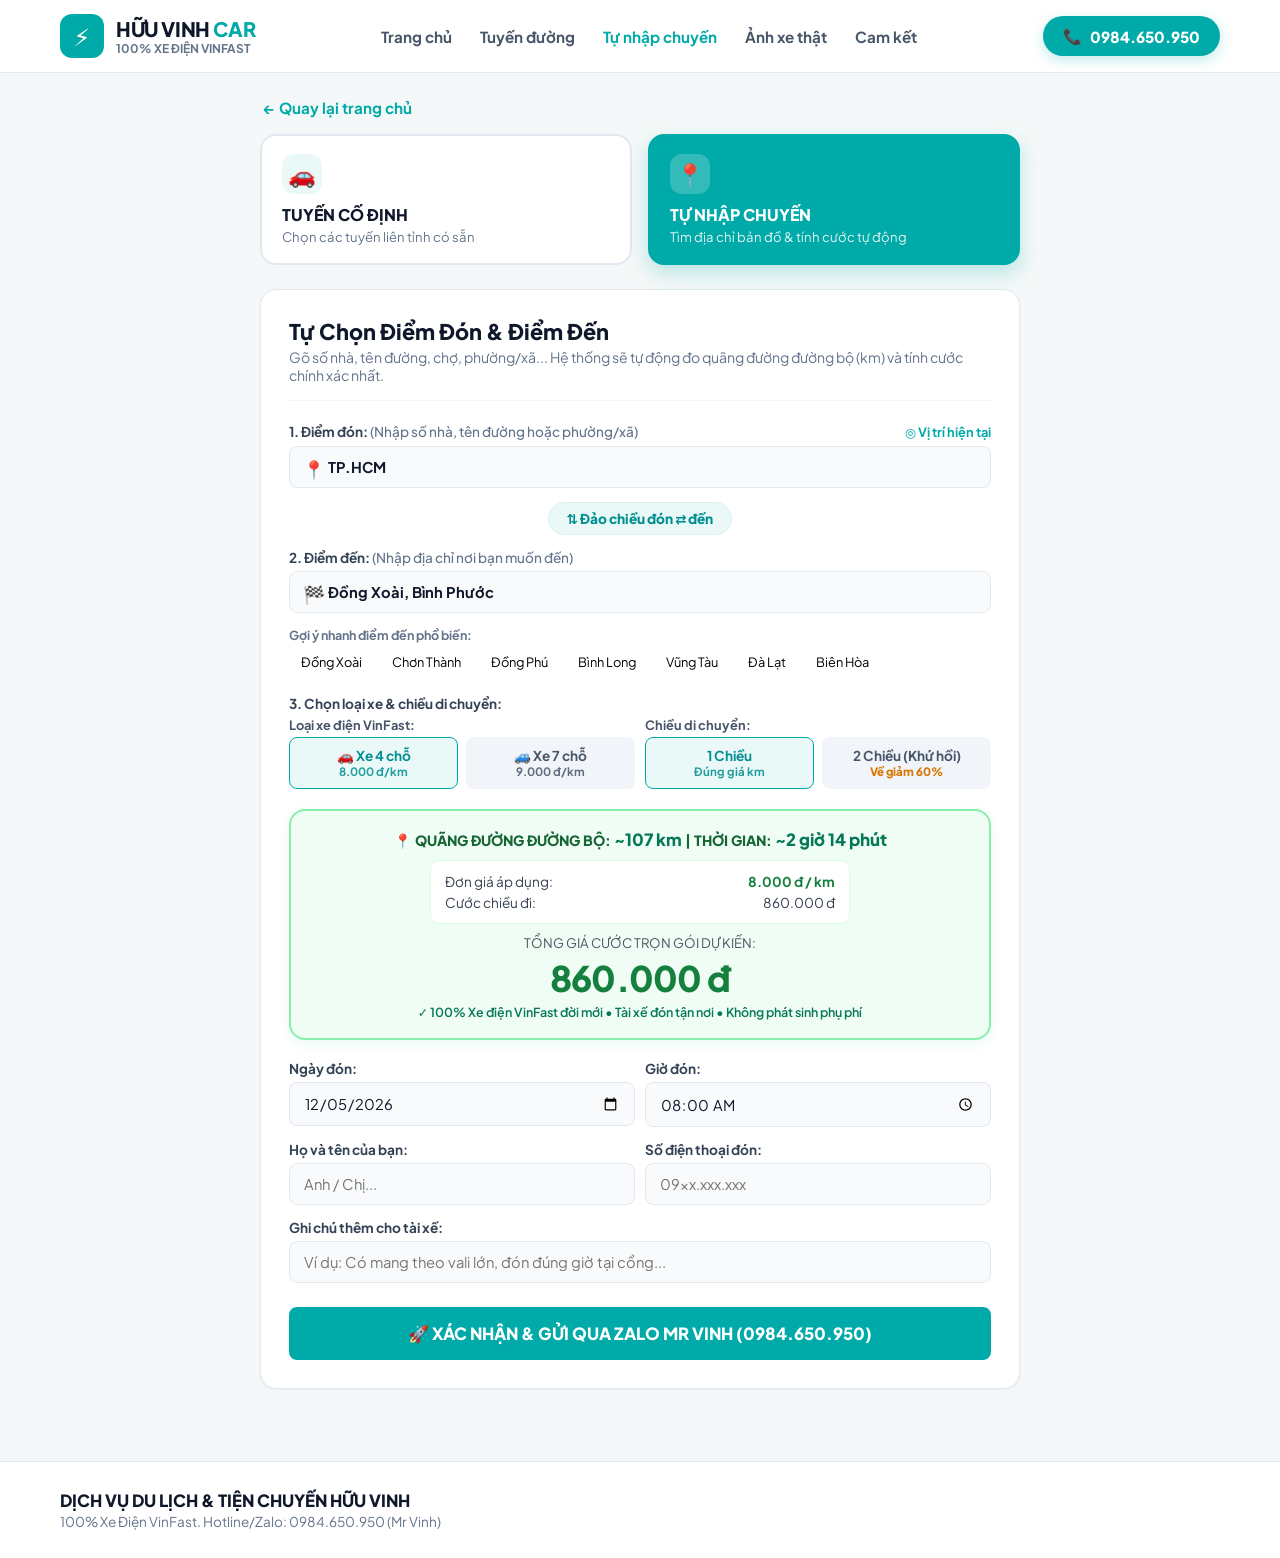
==== booking-custom.html @ 9bdbd691 "style: cap nhat net gach nen do duoi so gia tuyen giong 100% tienchuyen24h va dong bo giao dien rout" ====
<!DOCTYPE html>
<html lang="vi">
<head>
  <meta charset="UTF-8" />
  <meta name="viewport" content="width=device-width, initial-scale=1.0" />
  <title>Tự Nhập Chuyến Đi & Tính Cước Tự Động | Tiện Chuyến Hữu Vinh 24/7</title>
  
  <meta name="description" content="Tự chọn điểm đón và điểm đến chuẩn xác theo bản đồ vệ tinh. Hệ thống tự động đo km thực tế và tính cước theo đơn giá 8k/km (4 chỗ) và 9k/km (7 chỗ), chiều về giảm 60%. Mr Vinh: 0984.650.950." />
  <meta name="keywords" content="tinh gia xe tien chuyen, dat xe vinfast tu nhap diem don, 8k/km xe 4 cho, 9k/km xe 7 cho, giam 60% chieu ve" />
  <meta name="robots" content="index, follow" />
  <link rel="canonical" href="https://nhaxehuuvinh.vn/booking-custom.html" />

  <link rel="stylesheet" href="assets/css/style.css?v=2.1" />
</head>
<body>

  <!-- Header -->
  <header class="site-header">
    <div class="header-container">
      <a href="index.html" class="brand-wrapper">
        <div class="brand-badge-icon">⚡</div>
        <div class="brand-info">
          <h1>HỮU VINH <span>CAR</span></h1>
          <p>100% Xe Điện VinFast</p>
        </div>
      </a>

      <nav class="header-nav">
        <a href="index.html">Trang chủ</a>
        <a href="index.html#tuyen-duong">Tuyến đường</a>
        <a href="booking-custom.html" class="active">Tự nhập chuyến</a>
        <a href="index.html#doi-xe">Ảnh xe thật</a>
        <a href="index.html#cam-ket">Cam kết</a>
      </nav>

      <a href="tel:0984650950" class="header-cta-btn">
        <span>📞</span> 0984.650.950
      </a>
    </div>
  </header>

  <!-- Main Container -->
  <main class="main-wrapper" style="max-width: 800px;">

    <!-- Nút Quay lại -->
    <div style="margin-bottom: 16px; padding: 0 4px;">
      <a href="index.html" style="display: inline-flex; align-items: center; gap: 6px; font-weight: 700; color: var(--primary); font-size: 0.95rem;">
        ← Quay lại trang chủ
      </a>
    </div>

    <!-- 2 Nút Chọn Cách Đặt Xe (Để khách dễ dàng chuyển đổi) -->
    <section class="booking-mode-selector" style="margin-bottom: 24px;">
      <div class="mode-buttons-grid">
        <a href="index.html#tuyen-duong" class="mode-btn">
          <div class="mode-btn-icon">🚗</div>
          <div class="mode-btn-title" style="color: var(--slate-900);">TUYẾN CỐ ĐỊNH</div>
          <div class="mode-btn-desc">Chọn các tuyến liên tỉnh có sẵn</div>
        </a>

        <button type="button" class="mode-btn active">
          <div class="mode-btn-icon">📍</div>
          <div class="mode-btn-title">TỰ NHẬP CHUYẾN</div>
          <div class="mode-btn-desc">Tìm địa chỉ bản đồ & tính cước tự động</div>
        </button>
      </div>
    </section>

    <!-- Card Tự Nhập Chuyến (Chuẩn Y Hệt Ảnh Mẫu TienChuyen24h) -->
    <section class="routes-section-card" style="padding: 28px;">
      <div style="margin-bottom: 22px; border-bottom: 1px solid var(--slate-100); padding-bottom: 16px;">
        <h3 style="font-size: 1.35rem; font-weight: 900; color: var(--slate-900);">
          Tự Chọn Điểm Đón & Điểm Đến
        </h3>
        <p style="font-size: 0.88rem; color: var(--slate-500); margin-top: 3px;">
          Gõ số nhà, tên đường, chợ, phường/xã... Hệ thống sẽ tự động đo quãng đường đường bộ (km) và tính cước chính xác nhất.
        </p>
      </div>

      <form id="customBookingForm">
        
        <!-- 1. Điểm Đón (Có Autocomplete Gợi Ý Địa Chỉ Bản Đồ) -->
        <div class="form-field">
          <div style="display: flex; justify-content: space-between; align-items: center; margin-bottom: 6px;">
            <label class="form-field-label" style="margin-bottom: 0;">
              <strong>1. Điểm đón:</strong> <span style="font-weight: 500; color: var(--slate-500);">(Nhập số nhà, tên đường hoặc phường/xã)</span>
            </label>
            <button type="button" id="btnGpsPickup" style="font-size: 0.8rem; color: var(--primary); font-weight: 700; display: inline-flex; align-items: center; gap: 4px;">
              ◎ Vị trí hiện tại
            </button>
          </div>

          <div class="autocomplete-container">
            <input 
              type="text" 
              id="customPickup" 
              name="pickupAddress" 
              class="form-input" 
              style="font-weight: 700; padding-left: 38px;" 
              placeholder="VD: 400 Liên Phường, Quận 9, TP.HCM..." 
              value="TP.HCM" 
              autocomplete="off"
              required 
            />
            <span style="position: absolute; left: 14px; top: 12px; font-size: 1.1rem; pointer-events: none;">📍</span>
            <!-- Dropdown gợi ý địa chỉ chuẩn bản đồ -->
            <div class="autocomplete-dropdown" id="pickupDropdown"></div>
          </div>
        </div>

        <!-- Nút Đảo Chiều -->
        <div style="display: flex; justify-content: center; margin: 6px 0 14px;">
          <button type="button" id="btnSwapLocations" style="padding: 7px 18px; background: var(--primary-light); color: var(--primary-dark); font-weight: 800; font-size: 0.85rem; border-radius: var(--radius-full); display: inline-flex; align-items: center; gap: 6px; border: 1px solid var(--primary-border);">
            ⇅ Đảo chiều đón ⇄ đến
          </button>
        </div>

        <!-- 2. Điểm Đến (Có Autocomplete Gợi Ý Địa Chỉ Bản Đồ) -->
        <div class="form-field">
          <label class="form-field-label">
            <strong>2. Điểm đến:</strong> <span style="font-weight: 500; color: var(--slate-500);">(Nhập địa chỉ nơi bạn muốn đến)</span>
          </label>

          <div class="autocomplete-container">
            <input 
              type="text" 
              id="customDropoff" 
              name="dropoffAddress" 
              class="form-input" 
              style="font-weight: 700; padding-left: 38px;" 
              placeholder="VD: Chợ Đồng Xoài, Bình Phước hoặc TP. Vũng Tàu..." 
              value="Đồng Xoài, Bình Phước" 
              autocomplete="off"
              required 
            />
            <span style="position: absolute; left: 14px; top: 12px; font-size: 1.1rem; pointer-events: none;">🏁</span>
            <!-- Dropdown gợi ý địa chỉ chuẩn bản đồ -->
            <div class="autocomplete-dropdown" id="dropoffDropdown"></div>
          </div>
        </div>

        <!-- Các thẻ chọn nhanh điểm đến -->
        <div style="margin-bottom: 20px;">
          <span style="font-size: 0.78rem; font-weight: 700; color: var(--slate-500); display: block; margin-bottom: 6px;">
            Gợi ý nhanh điểm đến phổ biến:
          </span>
          <div style="display: flex; flex-wrap: wrap; gap: 6px;">
            <button type="button" class="filter-tab-item" style="padding: 5px 12px; font-size: 0.8rem;" onclick="setQuickDropoff('Đồng Xoài, Bình Phước', 11.5333, 106.8833)">Đồng Xoài</button>
            <button type="button" class="filter-tab-item" style="padding: 5px 12px; font-size: 0.8rem;" onclick="setQuickDropoff('Chơn Thành, Bình Phước', 11.4167, 106.6667)">Chơn Thành</button>
            <button type="button" class="filter-tab-item" style="padding: 5px 12px; font-size: 0.8rem;" onclick="setQuickDropoff('Đồng Phú, Bình Phước', 11.5000, 106.9500)">Đồng Phú</button>
            <button type="button" class="filter-tab-item" style="padding: 5px 12px; font-size: 0.8rem;" onclick="setQuickDropoff('Bình Long, Bình Phước', 11.6500, 106.6000)">Bình Long</button>
            <button type="button" class="filter-tab-item" style="padding: 5px 12px; font-size: 0.8rem;" onclick="setQuickDropoff('TP. Vũng Tàu, Bà Rịa - Vũng Tàu', 10.3460, 107.0843)">Vũng Tàu</button>
            <button type="button" class="filter-tab-item" style="padding: 5px 12px; font-size: 0.8rem;" onclick="setQuickDropoff('TP. Đà Lạt, Lâm Đồng', 11.9404, 108.4583)">Đà Lạt</button>
            <button type="button" class="filter-tab-item" style="padding: 5px 12px; font-size: 0.8rem;" onclick="setQuickDropoff('TP. Biên Hòa, Đồng Nai', 10.9574, 106.8427)">Biên Hòa</button>
          </div>
        </div>

        <!-- 3. Xe & Hình Thức Chuyến (Niêm yết 8k/km và 9k/km, chiều về giảm 60%) -->
        <div style="margin-bottom: 18px;">
          <label class="form-field-label"><strong>3. Chọn loại xe & chiều di chuyển:</strong></label>
          
          <div class="form-grid-2" style="margin-bottom: 10px;">
            <div>
              <div style="font-size: 0.8rem; font-weight: 700; color: var(--slate-600); margin-bottom: 4px;">Loại xe điện VinFast:</div>
              <div class="toggle-pills">
                <div class="toggle-pill">
                  <input type="radio" name="carType" id="customCar4" value="4seats" checked />
                  <label for="customCar4">
                    <div>🚗 Xe 4 chỗ</div>
                    <div style="font-size: 0.72rem; opacity: 0.85;">8.000 đ/km</div>
                  </label>
                </div>
                <div class="toggle-pill">
                  <input type="radio" name="carType" id="customCar7" value="7seats" />
                  <label for="customCar7">
                    <div>🚙 Xe 7 chỗ</div>
                    <div style="font-size: 0.72rem; opacity: 0.85;">9.000 đ/km</div>
                  </label>
                </div>
              </div>
            </div>

            <div>
              <div style="font-size: 0.8rem; font-weight: 700; color: var(--slate-600); margin-bottom: 4px;">Chiều di chuyển:</div>
              <div class="toggle-pills">
                <div class="toggle-pill">
                  <input type="radio" name="tripType" id="customTripOne" value="oneway" checked />
                  <label for="customTripOne">
                    <div>1 Chiều</div>
                    <div style="font-size: 0.72rem; opacity: 0.85;">Đúng giá km</div>
                  </label>
                </div>
                <div class="toggle-pill">
                  <input type="radio" name="tripType" id="customTripRound" value="roundtrip" />
                  <label for="customTripRound">
                    <div>2 Chiều (Khứ hồi)</div>
                    <div style="font-size: 0.72rem; color: #D97706; font-weight: 900;">Về giảm 60%</div>
                  </label>
                </div>
              </div>
            </div>
          </div>
        </div>

        <!-- Khung Kết Quả Đo Quãng Đường & Báo Giá Tự Động Minh Bạch -->
        <div style="background: #F0FDF4; border: 2px solid #86EFAC; border-radius: var(--radius-md); padding: 18px; margin: 20px 0; text-align: center; box-shadow: 0 4px 14px rgba(16, 185, 129, 0.08);">
          <div style="font-size: 0.88rem; color: #166534; font-weight: 800;">
            📍 QUÃNG ĐƯỜNG ĐƯỜNG BỘ: <span id="quoteDistance" style="color: #047857; font-size: 1.05rem;">~100 km</span> 
            | THỜI GIAN: <span id="quoteDuration" style="color: #047857; font-size: 1.05rem;">~2 giờ 10 phút</span>
          </div>

          <!-- Chi tiết bảng giá -->
          <div id="quoteBreakdownBox" style="margin: 10px auto; max-width: 420px; font-size: 0.85rem; color: #374151; background: #FFFFFF; border-radius: 8px; padding: 10px 14px; border: 1px solid #DCFCE7;">
            <div style="display: flex; justify-content: space-between; padding: 2px 0;">
              <span>Đơn giá áp dụng:</span>
              <strong id="quoteRatePerKm" style="color: #15803D;">8.000 đ / km</strong>
            </div>
            <div style="display: flex; justify-content: space-between; padding: 2px 0;">
              <span>Cước chiều đi:</span>
              <span id="quoteOnewayPart">800.000 đ</span>
            </div>
            <div id="quoteReturnRow" style="display: none; justify-content: space-between; padding: 2px 0; border-top: 1px dashed #E5E7EB; margin-top: 4px; color: #D97706;">
              <span>Cước chiều về (Giảm 60%):</span>
              <span id="quoteReturnPart">+ 320.000 đ</span>
            </div>
          </div>

          <div style="font-size: 0.82rem; color: #4B5563;">TỔNG GIÁ CƯỚC TRỌN GÓI DỰ KIẾN:</div>
          <div style="font-size: 2.2rem; font-weight: 900; color: #15803D; margin: 4px 0; letter-spacing: -0.02em;" id="quotePrice">800.000 đ</div>
          <div style="font-size: 0.78rem; color: #047857; font-weight: 600;">
            ✓ 100% Xe điện VinFast đời mới • Tài xế đón tận nơi • Không phát sinh phụ phí
          </div>
        </div>

        <!-- 4. Thông Tin Liên Hệ & Đặt Giờ Đón -->
        <div class="form-grid-2">
          <div class="form-field">
            <label class="form-field-label">Ngày đón:</label>
            <input type="date" name="travelDate" id="customTravelDate" class="form-input" required />
          </div>
          <div class="form-field">
            <label class="form-field-label">Giờ đón:</label>
            <input type="time" name="travelTime" value="08:00" class="form-input" required />
          </div>
        </div>

        <div class="form-grid-2">
          <div class="form-field">
            <label class="form-field-label">Họ và tên của bạn:</label>
            <input type="text" name="customerName" class="form-input" placeholder="Anh / Chị..." required />
          </div>
          <div class="form-field">
            <label class="form-field-label">Số điện thoại đón:</label>
            <input type="tel" name="customerPhone" class="form-input" placeholder="09xx.xxx.xxx" required />
          </div>
        </div>

        <div class="form-field">
          <label class="form-field-label">Ghi chú thêm cho tài xế:</label>
          <input type="text" name="note" class="form-input" placeholder="Ví dụ: Có mang theo vali lớn, đón đúng giờ tại cổng..." />
        </div>

        <button type="submit" class="btn-modal-submit" style="font-size: 1.05rem; padding: 16px;">
          🚀 XÁC NHẬN & GỬI QUA ZALO MR VINH (0984.650.950)
        </button>
      </form>
    </section>

  </main>

  <!-- Footer -->
  <footer class="clean-footer">
    <div class="footer-content">
      <div class="footer-brand-text">
        <h4>DỊCH VỤ DU LỊCH & TIỆN CHUYẾN HỮU VINH</h4>
        <p>100% Xe Điện VinFast. Hotline/Zalo: 0984.650.950 (Mr Vinh)</p>
      </div>
    </div>
  </footer>

  <!-- Scripts -->
  <script src="assets/js/routes-data.js"></script>
  <script src="assets/js/fare-calculator.js"></script>
  <script src="assets/js/map-geocoder.js"></script>
  <script src="assets/js/app.js"></script>

  <script>
    // Lưu tọa độ thực tế của điểm đón và điểm đến
    let pickupCoords = { lat: 10.8231, lon: 106.6297, name: "TP.HCM" }; // Mặc định TP.HCM
    let dropoffCoords = { lat: 11.5333, lon: 106.8833, name: "Đồng Xoài, Bình Phước" }; // Mặc định Đồng Xoài
    let currentCalculatedKm = 100;

    document.addEventListener("DOMContentLoaded", () => {
      // Thiết lập ngày đón mặc định là hôm nay
      const dateInput = document.getElementById("customTravelDate");
      if (dateInput) {
        dateInput.value = new Date().toISOString().split("T")[0];
      }

      // Khởi tạo Autocomplete tìm địa chỉ bản đồ cho Điểm Đón
      MapGeocoder.setupAutocomplete("customPickup", "pickupDropdown", (selected) => {
        pickupCoords = { lat: selected.lat, lon: selected.lon, name: selected.shortName };
        recalculateWithRealMap();
      });

      // Khởi tạo Autocomplete tìm địa chỉ bản đồ cho Điểm Đến
      MapGeocoder.setupAutocomplete("customDropoff", "dropoffDropdown", (selected) => {
        dropoffCoords = { lat: selected.lat, lon: selected.lon, name: selected.shortName };
        recalculateWithRealMap();
      });

      // Bắt sự kiện đổi loại xe & chiều đi
      const inputsToListen = [
        "customCar4", "customCar7", "customTripOne", "customTripRound"
      ];
      inputsToListen.forEach(id => {
        const el = document.getElementById(id);
        if (el) {
          el.addEventListener("change", renderCalculatedFare);
        }
      });

      // Đảo chiều đón ⇄ đến
      const swapBtn = document.getElementById("btnSwapLocations");
      if (swapBtn) {
        swapBtn.addEventListener("click", () => {
          const p = document.getElementById("customPickup");
          const d = document.getElementById("customDropoff");
          const tempVal = p.value;
          p.value = d.value;
          d.value = tempVal;

          const tempCoord = pickupCoords;
          pickupCoords = dropoffCoords;
          dropoffCoords = tempCoord;

          recalculateWithRealMap();
        });
      }

      // Nút lấy GPS vị trí hiện tại cho Điểm Đón
      const btnGps = document.getElementById("btnGpsPickup");
      if (btnGps) {
        btnGps.addEventListener("click", () => {
          if (!navigator.geolocation) {
            alert("Trình duyệt của bạn không hỗ trợ GPS.");
            return;
          }
          btnGps.innerText = "⏳ Đang định vị GPS...";
          navigator.geolocation.getCurrentPosition(
            (pos) => {
              pickupCoords = {
                lat: pos.coords.latitude,
                lon: pos.coords.longitude,
                name: `Vị trí hiện tại (GPS: ${pos.coords.latitude.toFixed(4)}, ${pos.coords.longitude.toFixed(4)})`
              };
              document.getElementById("customPickup").value = pickupCoords.name;
              btnGps.innerText = "📍 Đã lấy GPS";
              recalculateWithRealMap();
            },
            () => {
              alert("Không thể truy cập GPS. Vui lòng cho phép quyền vị trí trên trình duyệt.");
              btnGps.innerText = "◎ Vị trí hiện tại";
            },
            { enableHighAccuracy: true, timeout: 8000 }
          );
        });
      }

      // Xử lý gửi form
      const customForm = document.getElementById("customBookingForm");
      if (customForm) {
        customForm.addEventListener("submit", (e) => {
          e.preventDefault();
          const pickup = document.getElementById("customPickup").value;
          const dropoff = document.getElementById("customDropoff").value;
          const carType = document.querySelector("input[name='carType']:checked")?.value || "4seats";
          const tripType = document.querySelector("input[name='tripType']:checked")?.value || "oneway";
          const fare = calculateFare(currentCalculatedKm, carType, tripType);

          const routeName = `${pickup} ⇄ ${dropoff} (~${fare.distanceKm} km - ${formatVND(fare.finalPrice)})`;
          
          let hiddenRoute = document.getElementById("tempCustomRoute");
          if (!hiddenRoute) {
            hiddenRoute = document.createElement("input");
            hiddenRoute.type = "hidden";
            hiddenRoute.name = "routeName";
            hiddenRoute.id = "tempCustomRoute";
            customForm.appendChild(hiddenRoute);
          }
          hiddenRoute.value = routeName;

          handleBookingSubmit(customForm);
        });
      }

      // Đọc URL params nếu được chuyển từ trang chủ hoặc link chia sẻ
      const urlParams = new URLSearchParams(window.location.search);
      const paramPickup = urlParams.get("pickup");
      const paramDropoff = urlParams.get("dropoff");

      if (paramPickup) {
        document.getElementById("customPickup").value = paramPickup;
        MapGeocoder.searchAddress(paramPickup).then(results => {
          if (results && results.length > 0) {
            pickupCoords = { lat: results[0].lat, lon: results[0].lon, name: results[0].shortName };
            recalculateWithRealMap();
          }
        });
      }

      if (paramDropoff) {
        document.getElementById("customDropoff").value = paramDropoff;
        MapGeocoder.searchAddress(paramDropoff).then(results => {
          if (results && results.length > 0) {
            dropoffCoords = { lat: results[0].lat, lon: results[0].lon, name: results[0].shortName };
            recalculateWithRealMap();
          }
        });
      }

      // Tính lần đầu với tọa độ mặc định (nếu không có param)
      if (!paramPickup && !paramDropoff) {
        recalculateWithRealMap();
      }
    });

    // Chọn nhanh các điểm đến phổ biến
    function setQuickDropoff(name, lat, lon) {
      document.getElementById("customDropoff").value = name;
      dropoffCoords = { lat: lat, lon: lon, name: name };
      recalculateWithRealMap();
    }

    // Đo quãng đường thực tế qua OSRM bản đồ
    async function recalculateWithRealMap() {
      const distEl = document.getElementById("quoteDistance");
      distEl.innerText = "⏳ Đang đo bản đồ...";

      const roadInfo = await MapGeocoder.getRoadDistance(
        pickupCoords.lat, pickupCoords.lon,
        dropoffCoords.lat, dropoffCoords.lon
      );

      currentCalculatedKm = roadInfo.distanceKm;
      distEl.innerText = `~${roadInfo.distanceKm} km`;
      document.getElementById("quoteDuration").innerText = `~${roadInfo.durationText}`;

      renderCalculatedFare();
    }

    // Áp dụng công thức tính giá: 4 chỗ 8k/km, 7 chỗ 9k/km, 2 chiều về giảm 60%
    function renderCalculatedFare() {
      const carType = document.querySelector("input[name='carType']:checked")?.value || "4seats";
      const tripType = document.querySelector("input[name='tripType']:checked")?.value || "oneway";

      const fare = calculateFare(currentCalculatedKm, carType, tripType);

      // Cập nhật giao diện
      document.getElementById("quoteRatePerKm").innerText = `${fare.ratePerKm.toLocaleString("vi-VN")} đ / km`;
      document.getElementById("quoteOnewayPart").innerText = formatVND(fare.onewayPrice);

      const returnRow = document.getElementById("quoteReturnRow");
      if (tripType === "roundtrip") {
        returnRow.style.display = "flex";
        document.getElementById("quoteReturnPart").innerText = `+ ${formatVND(fare.returnPrice)} (-60%)`;
      } else {
        returnRow.style.display = "none";
      }

      document.getElementById("quotePrice").innerText = formatVND(fare.finalPrice);
    }
  </script>
</body>
</html>
---- assets/css/style.css ----
/* ==========================================================================
   DỊCH VỤ DU LỊCH & TIỆN CHUYẾN HỮU VINH - DESIGN SYSTEM
   Phong cách: Đơn giản, Tinh gọn, Sáng sủa, Chuẩn TienChuyen24h
   Giao diện Danh Sách Tuyến Nằm Ngang (Horizontal Accordion)
   Hotline/Zalo: 0984.650.950 - Mr Vinh
   ========================================================================== */

@import url('https://fonts.googleapis.com/css2?family=Plus+Jakarta+Sans:wght@400;500;600;700;800;900&display=swap');

:root {
  /* Tông màu chủ đạo xe điện VinFast tương tự TienChuyen24h */
  --primary: #00AAA8;
  --primary-dark: #008E90;
  --primary-light: #EAF9F8;
  --primary-border: #D8F1F0;

  /* Neutrals & Backgrounds sáng sủa đồng nhất */
  --bg-page: #F4F8F8;
  --bg-card: #FFFFFF;
  --slate-50: #F8FAFC;
  --slate-100: #F1F5F9;
  --slate-200: #E2E8F0;
  --slate-300: #CBD5E1;
  --slate-400: #94A3B8;
  --slate-500: #64748B;
  --slate-600: #475569;
  --slate-700: #334155;
  --slate-800: #1E293B;
  --slate-900: #0F172A;
  --white: #FFFFFF;

  /* Status & Brand Icons */
  --success: #10B981;
  --success-light: #ECFDF5;
  --danger: #EF4444;
  --warning: #F59E0B;
  --zalo-blue: #0068FF;
  --call-green: #00A859;

  /* Shadows nhẹ nhàng, tinh tế */
  --shadow-sm: 0 1px 3px rgba(15, 23, 42, 0.05);
  --shadow-md: 0 4px 14px rgba(15, 23, 42, 0.06);
  --shadow-lg: 0 10px 30px rgba(0, 170, 168, 0.12);

  /* Radius */
  --radius-sm: 8px;
  --radius-md: 16px;
  --radius-lg: 24px;
  --radius-full: 9999px;

  --transition: all 0.22s ease-in-out;
}

* {
  margin: 0;
  padding: 0;
  box-sizing: border-box;
}

html {
  font-family: 'Plus Jakarta Sans', system-ui, -apple-system, sans-serif;
  scroll-behavior: smooth;
  color: var(--slate-800);
  background-color: var(--bg-page);
  -webkit-font-smoothing: antialiased;
}

body {
  min-height: 100vh;
  display: flex;
  flex-direction: column;
  background-color: var(--bg-page);
}

a {
  color: inherit;
  text-decoration: none;
}

button {
  font-family: inherit;
  cursor: pointer;
  border: none;
  background: none;
}

/* ==========================================================================
   HEADER (DESKTOP CHUYÊN NGHIỆP & MOBILE TIỆN DỤNG)
   ========================================================================== */
.site-header {
  position: sticky;
  top: 0;
  z-index: 1000;
  background: var(--white);
  border-bottom: 1px solid var(--slate-200);
  box-shadow: 0 2px 10px rgba(0, 0, 0, 0.02);
}

.header-container {
  max-width: 1200px;
  margin: 0 auto;
  padding: 0 20px;
  height: 72px;
  display: flex;
  align-items: center;
  justify-content: space-between;
}

.brand-wrapper {
  display: flex;
  align-items: center;
  gap: 12px;
}

.brand-badge-icon {
  width: 44px;
  height: 44px;
  background: var(--primary);
  border-radius: 12px;
  display: flex;
  align-items: center;
  justify-content: center;
  color: var(--white);
  font-size: 1.5rem;
}

.brand-info h1 {
  font-size: 1.25rem;
  font-weight: 900;
  color: var(--slate-900);
  letter-spacing: -0.02em;
  line-height: 1.2;
}

.brand-info h1 span {
  color: var(--primary);
}

.brand-info p {
  font-size: 0.75rem;
  font-weight: 700;
  color: var(--slate-500);
  text-transform: uppercase;
}

.header-nav {
  display: flex;
  align-items: center;
  gap: 28px;
}

.header-nav a {
  font-size: 0.95rem;
  font-weight: 700;
  color: var(--slate-600);
  transition: var(--transition);
  padding: 8px 0;
}

.header-nav a:hover,
.header-nav a.active {
  color: var(--primary);
}

.header-cta-btn {
  display: inline-flex;
  align-items: center;
  gap: 8px;
  background: var(--primary);
  color: var(--white);
  padding: 10px 20px;
  border-radius: var(--radius-full);
  font-weight: 800;
  font-size: 0.95rem;
  box-shadow: 0 4px 14px rgba(0, 170, 168, 0.25);
  transition: var(--transition);
}

.header-cta-btn:hover {
  background: var(--primary-dark);
  transform: translateY(-1px);
}

/* ==========================================================================
   MAIN WRAPPER & HERO BANNER
   ========================================================================== */
.main-wrapper {
  max-width: 1200px;
  margin: 24px auto 40px;
  padding: 0 20px;
  width: 100%;
}

.hero-banner-card {
  background: linear-gradient(135deg, #00AAA8 0%, #008583 100%);
  border-radius: var(--radius-md);
  padding: 32px 36px;
  color: var(--white);
  box-shadow: 0 10px 30px rgba(0, 170, 168, 0.18);
  margin-bottom: 24px;
}

.hero-banner-content h2 {
  font-size: 2rem;
  font-weight: 900;
  line-height: 1.25;
  margin-bottom: 10px;
  letter-spacing: -0.02em;
}

.hero-banner-content p {
  font-size: 1rem;
  opacity: 0.95;
  line-height: 1.6;
  max-width: 680px;
  margin-bottom: 18px;
}

.hero-badges-row {
  display: flex;
  flex-wrap: wrap;
  gap: 10px;
}

.hero-pill-badge {
  background: rgba(255, 255, 255, 0.2);
  backdrop-filter: blur(10px);
  border: 1px solid rgba(255, 255, 255, 0.3);
  padding: 5px 14px;
  border-radius: var(--radius-full);
  font-size: 0.82rem;
  font-weight: 700;
  display: inline-flex;
  align-items: center;
  gap: 6px;
}

/* ==========================================================================
   2 NÚT CHỌN CÁCH ĐẶT XE
   ========================================================================== */
.booking-mode-selector {
  margin-bottom: 28px;
}

.booking-mode-title {
  font-size: 0.95rem;
  font-weight: 800;
  color: var(--slate-600);
  margin-bottom: 12px;
  text-transform: uppercase;
  letter-spacing: 0.04em;
}

.mode-buttons-grid {
  display: grid;
  grid-template-columns: 1fr 1fr;
  gap: 16px;
}

.mode-btn {
  background: var(--white);
  border: 2px solid var(--slate-200);
  border-radius: var(--radius-md);
  padding: 18px 20px;
  text-align: left;
  transition: var(--transition);
  display: block;
}

.mode-btn:hover {
  border-color: var(--primary);
  box-shadow: var(--shadow-md);
}

.mode-btn.active {
  background: var(--primary);
  border-color: var(--primary);
  color: var(--white);
  box-shadow: 0 8px 20px rgba(0, 170, 168, 0.25);
}

.mode-btn-icon {
  width: 40px;
  height: 40px;
  border-radius: 12px;
  display: flex;
  align-items: center;
  justify-content: center;
  font-size: 1.4rem;
  margin-bottom: 10px;
}

.mode-btn.active .mode-btn-icon {
  background: rgba(255, 255, 255, 0.2);
}

.mode-btn:not(.active) .mode-btn-icon {
  background: var(--primary-light);
}

.mode-btn-title {
  font-size: 1rem;
  font-weight: 900;
  margin-bottom: 3px;
}

.mode-btn-desc {
  font-size: 0.82rem;
}

.mode-btn.active .mode-btn-desc {
  color: rgba(255, 255, 255, 0.88);
}

.mode-btn:not(.active) .mode-btn-desc {
  color: var(--slate-500);
}

/* ==========================================================================
   DANH SÁCH TUYẾN NẰM NGANG (HORIZONTAL ACCORDION - CHUẨN TIENCHUYEN24H)
   ========================================================================== */
.routes-section-card {
  background: var(--white);
  border-radius: var(--radius-md);
  border: 1px solid var(--slate-200);
  box-shadow: var(--shadow-sm);
  padding: 28px;
  margin-bottom: 32px;
}

.routes-header {
  display: flex;
  align-items: center;
  justify-content: space-between;
  margin-bottom: 20px;
}

.routes-header h3 {
  font-size: 1.4rem;
  font-weight: 900;
  color: var(--slate-900);
}

.routes-header p {
  font-size: 0.88rem;
  color: var(--slate-500);
  margin-top: 2px;
}

.badge-247 {
  background: var(--primary-light);
  color: var(--primary-dark);
  font-size: 0.82rem;
  font-weight: 900;
  padding: 5px 12px;
  border-radius: var(--radius-full);
}

/* Ô Tìm Kiếm Tuyến Nhanh (VD: Đồng Xoài đi TP.HCM...) */
.routes-search-bar {
  position: relative;
  margin-bottom: 20px;
}

.search-icon {
  position: absolute;
  left: 16px;
  top: 50%;
  transform: translateY(-50%);
  font-size: 1.1rem;
  color: var(--slate-400);
  pointer-events: none;
}

.search-input-field {
  width: 100%;
  padding: 14px 16px 14px 46px;
  border: 1.5px solid var(--slate-200);
  border-radius: var(--radius-full);
  font-size: 0.95rem;
  font-family: inherit;
  color: var(--slate-800);
  background: var(--slate-50);
  transition: var(--transition);
}

.search-input-field:focus {
  outline: none;
  border-color: var(--primary);
  background: var(--white);
  box-shadow: 0 0 0 3px rgba(0, 170, 168, 0.12);
}

/* Khối Cụm Tuyến Nằm Ngang */
.cluster-horizontal-list {
  display: flex;
  flex-direction: column;
  gap: 14px;
}

.cluster-item {
  border: 1.5px solid var(--slate-200);
  border-radius: var(--radius-md);
  background: var(--white);
  overflow: hidden;
  transition: var(--transition);
}

.cluster-item:hover {
  border-color: var(--primary);
  box-shadow: var(--shadow-md);
}

.cluster-item.open {
  border-color: var(--primary);
  box-shadow: 0 6px 20px rgba(0, 170, 168, 0.1);
}

/* Thanh Header Nằm Ngang của Mỗi Cụm Tuyến (Đúng Y Hệt TienChuyen24h) */
.cluster-summary-bar {
  padding: 16px 20px;
  display: flex;
  align-items: center;
  justify-content: space-between;
  cursor: pointer;
  user-select: none;
  background: var(--white);
  transition: var(--transition);
}

.cluster-summary-bar:hover {
  background: #FAFDFD;
}

.cluster-left-box {
  display: flex;
  align-items: center;
  gap: 16px;
}

.cluster-car-icon {
  width: 44px;
  height: 44px;
  background: var(--primary-light);
  border-radius: 12px;
  display: flex;
  align-items: center;
  justify-content: center;
  font-size: 1.4rem;
  flex-shrink: 0;
}

.cluster-title-box h4 {
  font-size: 1.15rem;
  font-weight: 900;
  color: var(--slate-900);
  letter-spacing: -0.01em;
}

.cluster-title-box p {
  font-size: 0.82rem;
  color: var(--slate-500);
  margin-top: 3px;
  font-weight: 600;
}

.cluster-right-box {
  display: flex;
  align-items: center;
  gap: 14px;
}

/* Badge Màu Vàng Nổi Bật: "CHỈ TỪ 550K" Có Nét Nền Đỏ Dưới Số Chuẩn TienChuyen24h */
.price-chip-yellow {
  background: #FFF9E6;
  border: 1.5px solid #FDE68A;
  padding: 6px 14px 7px 14px;
  border-radius: 14px;
  text-align: center;
  box-shadow: 0 2px 8px rgba(220, 38, 38, 0.08);
  display: inline-flex;
  flex-direction: column;
  align-items: center;
  justify-content: center;
  min-width: 70px;
}

.chip-label {
  display: block;
  font-size: 0.68rem;
  font-weight: 900;
  color: #DC2626; /* Chữ CHỈ TỪ màu đỏ nổi bật */
  line-height: 1;
  text-transform: uppercase;
  margin-bottom: 2px;
  letter-spacing: 0.04em;
}

.chip-price {
  font-size: 1.2rem;
  font-weight: 900;
  color: #DC2626; /* Số tiền màu đỏ nổi bật */
  line-height: 1.1;
  display: inline-block;
  letter-spacing: -0.01em;
}

/* Nét gạch nền đỏ uốn cong nổi bật bên dưới số chuẩn 100% như TienChuyen24h */
.chip-red-bar {
  display: block;
  width: 34px;
  height: 3.5px;
  background: #DC2626; /* Nền đỏ dưới số */
  border-radius: 9999px;
  margin-top: 2px;
  box-shadow: 0 1px 3px rgba(220, 38, 38, 0.35);
}

/* Nút Chevron Mũi Tên Đóng/Mở */
.cluster-chevron {
  width: 32px;
  height: 32px;
  border-radius: 50%;
  background: var(--slate-100);
  display: flex;
  align-items: center;
  justify-content: center;
  font-size: 0.9rem;
  color: var(--slate-600);
  transition: transform 0.25s ease;
}

.cluster-item.open .cluster-chevron {
  transform: rotate(180deg);
  background: var(--primary);
  color: var(--white);
}

/* Vùng Chi Tiết Các Chặng Con Khi Mở Rộng */
.cluster-drawer-content {
  display: none;
  background: #F8FAFC;
  border-top: 1px dashed var(--slate-200);
  padding: 16px 20px;
}

.cluster-item.open .cluster-drawer-content {
  display: flex;
  flex-direction: column;
  gap: 12px;
}

/* Dòng từng tuyến con nằm ngang */
.subroute-horizontal-card {
  background: var(--white);
  border: 1px solid var(--slate-200);
  border-radius: var(--radius-sm);
  padding: 14px 18px;
  display: flex;
  align-items: center;
  justify-content: space-between;
  flex-wrap: wrap;
  gap: 14px;
  transition: var(--transition);
}

.subroute-horizontal-card:hover {
  border-color: var(--primary);
  box-shadow: 0 4px 12px rgba(0, 0, 0, 0.04);
}

.subroute-dest-info h5 {
  font-size: 1.05rem;
  font-weight: 900;
  color: var(--slate-900);
  margin-bottom: 4px;
}

.subroute-meta-text {
  font-size: 0.8rem;
  color: var(--slate-500);
  font-weight: 600;
  display: flex;
  gap: 10px;
}

/* Bảng 3 mức giá nằm ngang */
.subroute-prices-row {
  display: flex;
  align-items: center;
  gap: 20px;
}

.subroute-price-box {
  text-align: center;
}

.subroute-price-box .price-title {
  font-size: 0.72rem;
  color: var(--slate-500);
  font-weight: 700;
  display: block;
  text-transform: uppercase;
}

.subroute-price-box .price-number {
  font-size: 1rem;
  font-weight: 800;
  color: var(--slate-800);
}

.subroute-price-box.highlight-tc .price-number {
  color: var(--primary);
  font-size: 1.15rem;
  font-weight: 900;
}

.btn-book-subroute {
  padding: 10px 20px;
  background: var(--primary);
  color: var(--white);
  border-radius: var(--radius-sm);
  font-weight: 800;
  font-size: 0.88rem;
  white-space: nowrap;
  transition: var(--transition);
}

.btn-book-subroute:hover {
  background: var(--primary-dark);
  transform: translateY(-1px);
}

/* ==========================================================================
   BANNER NHẮC "TỰ NHẬP CHUYẾN ĐI"
   ========================================================================== */
.custom-route-prompt {
  background: var(--white);
  border: 2px dashed var(--primary-border);
  border-radius: var(--radius-md);
  padding: 22px 28px;
  display: flex;
  align-items: center;
  justify-content: space-between;
  gap: 20px;
  margin-bottom: 32px;
}

.prompt-left {
  display: flex;
  align-items: center;
  gap: 16px;
}

.prompt-icon {
  width: 48px;
  height: 48px;
  background: var(--primary-light);
  color: var(--primary);
  border-radius: 14px;
  display: flex;
  align-items: center;
  justify-content: center;
  font-size: 1.5rem;
  flex-shrink: 0;
}

.prompt-text h4 {
  font-size: 1.15rem;
  font-weight: 900;
  color: var(--slate-900);
  margin-bottom: 4px;
}

.prompt-text p {
  font-size: 0.9rem;
  color: var(--slate-500);
}

.btn-prompt-custom {
  background: var(--primary);
  color: var(--white);
  font-weight: 800;
  font-size: 0.95rem;
  padding: 13px 26px;
  border-radius: var(--radius-sm);
  white-space: nowrap;
  transition: var(--transition);
  box-shadow: 0 4px 14px rgba(0, 170, 168, 0.2);
}

.btn-prompt-custom:hover {
  background: var(--primary-dark);
  transform: translateY(-1px);
}

/* ==========================================================================
   SHOWCASE 5 ẢNH XE VINFAST THẬT (MR VINH 93H-064.29)
   ========================================================================== */
.real-fleet-section {
  background: var(--white);
  border-radius: var(--radius-md);
  border: 1px solid var(--slate-200);
  padding: 28px;
  margin-bottom: 32px;
  box-shadow: var(--shadow-sm);
}

.fleet-section-header {
  margin-bottom: 18px;
  border-bottom: 1px solid var(--slate-100);
  padding-bottom: 14px;
  display: flex;
  justify-content: space-between;
  align-items: center;
}

.fleet-section-header h3 {
  font-size: 1.35rem;
  font-weight: 900;
  color: var(--slate-900);
}

.badge-real-car {
  background: #FEF3C7;
  color: #92400E;
  font-weight: 800;
  font-size: 0.8rem;
  padding: 5px 12px;
  border-radius: var(--radius-full);
}

.fleet-gallery-grid {
  display: grid;
  grid-template-columns: 1.2fr 1fr 1fr;
  gap: 16px;
}

.fleet-img-card {
  position: relative;
  border-radius: var(--radius-sm);
  overflow: hidden;
  border: 1px solid var(--slate-200);
  height: 220px;
  background: #E2E8F0;
}

.fleet-img-card.large {
  grid-row: span 2;
  height: 456px;
}

.fleet-img-card img {
  width: 100%;
  height: 100%;
  object-fit: cover;
  transition: transform 0.4s ease;
}

.fleet-img-card:hover img {
  transform: scale(1.04);
}

.fleet-img-caption {
  position: absolute;
  bottom: 0;
  left: 0;
  width: 100%;
  background: linear-gradient(180deg, rgba(0,0,0,0) 0%, rgba(0,0,0,0.85) 100%);
  color: var(--white);
  padding: 12px 14px;
  font-size: 0.82rem;
  font-weight: 700;
}

/* ==========================================================================
   CAM KẾT DỊCH VỤ & FOOTER
   ========================================================================== */
.commitments-row {
  display: grid;
  grid-template-columns: repeat(3, 1fr);
  gap: 16px;
  margin-bottom: 32px;
}

.commit-box {
  background: var(--white);
  border: 1px solid var(--slate-200);
  border-radius: var(--radius-md);
  padding: 18px;
  display: flex;
  align-items: center;
  gap: 14px;
}

.commit-icon {
  width: 44px;
  height: 44px;
  border-radius: 12px;
  background: var(--primary-light);
  color: var(--primary);
  display: flex;
  align-items: center;
  justify-content: center;
  font-size: 1.4rem;
  flex-shrink: 0;
}

.commit-text h5 {
  font-size: 0.95rem;
  font-weight: 800;
  color: var(--slate-900);
  margin-bottom: 2px;
}

.commit-text p {
  font-size: 0.82rem;
  color: var(--slate-500);
}

/* Footer */
.clean-footer {
  background: var(--white);
  border-top: 1px solid var(--slate-200);
  padding: 28px 0;
  margin-top: auto;
}

.footer-content {
  max-width: 1200px;
  margin: 0 auto;
  padding: 0 20px;
  display: flex;
  justify-content: space-between;
  align-items: center;
  flex-wrap: wrap;
  gap: 16px;
}

.footer-brand-text h4 {
  font-size: 1.05rem;
  font-weight: 900;
  color: var(--slate-900);
}

.footer-brand-text p {
  font-size: 0.85rem;
  color: var(--slate-500);
  margin-top: 2px;
}

.footer-contact-block {
  text-align: right;
}

.footer-hotline {
  font-size: 1.15rem;
  font-weight: 900;
  color: var(--primary);
}

/* ==========================================================================
   FLOATING BUTTONS (ZALO & GỌI ĐIỆN)
   ========================================================================== */
.quick-contact-floating {
  position: fixed;
  bottom: 20px;
  right: 20px;
  z-index: 9999;
  display: flex;
  flex-direction: column;
  align-items: center;
  gap: 12px;
}

.btn-float {
  width: 52px;
  height: 52px;
  border-radius: 50%;
  display: flex;
  align-items: center;
  justify-content: center;
  color: var(--white);
  box-shadow: 0 8px 24px rgba(0, 0, 0, 0.15);
  transition: var(--transition);
  border: 1.5px solid rgba(255, 255, 255, 0.8);
}

.btn-float:hover {
  transform: translateY(-2px) scale(1.05);
}

.btn-float.zalo {
  background: var(--zalo-blue);
}

.btn-float.call {
  background: var(--call-green);
  animation: pulse-ring 2s infinite;
}

@keyframes pulse-ring {
  0% { box-shadow: 0 0 0 0 rgba(0, 168, 89, 0.6); }
  70% { box-shadow: 0 0 0 12px rgba(0, 168, 89, 0); }
  100% { box-shadow: 0 0 0 0 rgba(0, 168, 89, 0); }
}

/* ==========================================================================
   MODAL BOOKING
   ========================================================================== */
.modal-backdrop {
  position: fixed;
  top: 0;
  left: 0;
  width: 100%;
  height: 100%;
  background: rgba(15, 23, 42, 0.65);
  backdrop-filter: blur(4px);
  z-index: 10001;
  display: flex;
  align-items: center;
  justify-content: center;
  padding: 16px;
  opacity: 0;
  visibility: hidden;
  transition: var(--transition);
}

.modal-backdrop.active {
  opacity: 1;
  visibility: visible;
}

.modal-content-card {
  background: var(--white);
  width: 100%;
  max-width: 500px;
  border-radius: var(--radius-md);
  overflow: hidden;
  box-shadow: 0 20px 40px rgba(0, 0, 0, 0.15);
  max-height: 90vh;
  overflow-y: auto;
}

.modal-header-bar {
  background: var(--primary);
  color: var(--white);
  padding: 18px 22px;
  display: flex;
  justify-content: space-between;
  align-items: center;
}

.modal-header-bar h3 {
  font-size: 1.15rem;
  font-weight: 800;
}

.modal-close-icon {
  color: var(--white);
  font-size: 1.5rem;
  line-height: 1;
  cursor: pointer;
}

.modal-inner-body {
  padding: 22px;
}

.form-field {
  margin-bottom: 14px;
}

.form-field-label {
  display: block;
  font-size: 0.85rem;
  font-weight: 700;
  color: var(--slate-700);
  margin-bottom: 5px;
}

.form-input {
  width: 100%;
  padding: 11px 14px;
  border: 1.5px solid var(--slate-200);
  border-radius: var(--radius-sm);
  font-size: 0.92rem;
  font-family: inherit;
  color: var(--slate-900);
  background: var(--slate-50);
  transition: var(--transition);
}

.form-input:focus {
  border-color: var(--primary);
  background: var(--white);
  outline: none;
  box-shadow: 0 0 0 3px rgba(0, 170, 168, 0.15);
}

.form-grid-2 {
  display: grid;
  grid-template-columns: 1fr 1fr;
  gap: 10px;
}

.toggle-pills {
  display: grid;
  grid-template-columns: 1fr 1fr;
  gap: 8px;
}

.toggle-pill input {
  display: none;
}

.toggle-pill label {
  display: block;
  padding: 9px;
  background: var(--slate-100);
  border: 1.5px solid transparent;
  border-radius: var(--radius-sm);
  text-align: center;
  font-size: 0.85rem;
  font-weight: 700;
  color: var(--slate-600);
  cursor: pointer;
  transition: var(--transition);
}

.toggle-pill input:checked + label {
  background: var(--primary-light);
  border-color: var(--primary);
  color: var(--primary-dark);
}

.btn-modal-submit {
  width: 100%;
  padding: 14px;
  background: var(--primary);
  color: var(--white);
  border-radius: var(--radius-sm);
  font-weight: 800;
  font-size: 1rem;
  margin-top: 10px;
  transition: var(--transition);
}

.btn-modal-submit:hover {
  background: var(--primary-dark);
}

/* ==========================================================================
   AUTOCOMPLETE DROPDOWN CHUẨN GOOGLE MAPS (ẢNH MẪU TIENCHUYEN24H)
   ========================================================================== */
.autocomplete-container {
  position: relative;
  width: 100%;
}

.autocomplete-dropdown {
  position: absolute;
  top: calc(100% + 6px);
  left: 0;
  right: 0;
  z-index: 1000;
  background: var(--white);
  border: 1.5px solid var(--primary-border);
  border-radius: var(--radius-md);
  box-shadow: 0 14px 40px rgba(0, 0, 0, 0.12);
  max-height: 280px;
  overflow-y: auto;
  display: none;
}

.autocomplete-item {
  display: flex;
  align-items: center;
  gap: 14px;
  padding: 12px 16px;
  cursor: pointer;
  border-bottom: 1px solid var(--slate-100);
  transition: background 0.15s ease;
}

.autocomplete-item:last-child {
  border-bottom: none;
}

.autocomplete-item:hover {
  background: #F0FDF4;
}

.autocomplete-pin-icon {
  width: 34px;
  height: 34px;
  border-radius: 50%;
  background: #FEE2E2;
  color: #EF4444;
  display: flex;
  align-items: center;
  justify-content: center;
  font-size: 1.1rem;
  flex-shrink: 0;
}

.autocomplete-text-box {
  flex: 1;
}

.autocomplete-title {
  font-size: 0.92rem;
  font-weight: 700;
  color: var(--slate-900);
  line-height: 1.35;
}

.autocomplete-subtitle {
  font-size: 0.75rem;
  color: var(--slate-400);
  margin-top: 2px;
}

/* ==========================================================================
   MOBILE RESPONSIVE (TRÀN VIỀN 100%, KHÔNG LỆCH)
   ========================================================================== */
@media (max-width: 900px) {
  .subroute-horizontal-card {
    flex-direction: column;
    align-items: stretch;
  }

  .subroute-prices-row {
    justify-content: space-between;
    gap: 8px;
  }

  .fleet-gallery-grid {
    grid-template-columns: 1fr 1fr;
  }

  .fleet-img-card.large {
    grid-row: auto;
    height: 220px;
  }

  .commitments-row {
    grid-template-columns: 1fr;
  }
}

@media (max-width: 640px) {
  body {
    background-color: var(--white);
  }

  .header-container {
    height: 60px;
    padding: 0 16px;
  }

  .header-nav {
    display: none;
  }

  .brand-info h1 {
    font-size: 1.1rem;
  }

  .brand-badge-icon {
    width: 36px;
    height: 36px;
    font-size: 1.2rem;
  }

  .main-wrapper {
    margin: 0;
    padding: 0;
  }

  .hero-banner-card {
    border-radius: 0;
    padding: 24px 16px;
    margin-bottom: 20px;
  }

  .hero-banner-content h2 {
    font-size: 1.6rem;
  }

  .booking-mode-selector {
    padding: 0 16px;
    margin-bottom: 20px;
  }

  .mode-buttons-grid {
    gap: 10px;
  }

  .mode-btn {
    padding: 14px;
  }

  .routes-section-card {
    border-radius: 0;
    border-left: none;
    border-right: none;
    padding: 20px 16px;
    margin-bottom: 20px;
  }

  .cluster-summary-bar {
    padding: 14px 16px;
  }

  .cluster-car-icon {
    width: 38px;
    height: 38px;
    font-size: 1.2rem;
  }

  .cluster-title-box h4 {
    font-size: 1.02rem;
  }

  .price-chip-yellow {
    padding: 5px 10px;
  }

  .chip-price {
    font-size: 0.95rem;
  }

  .cluster-drawer-content {
    padding: 14px 12px;
  }

  .subroute-prices-row {
    display: grid;
    grid-template-columns: repeat(3, 1fr);
    text-align: center;
    gap: 4px;
  }

  .subroute-price-box .price-number {
    font-size: 0.9rem;
  }

  .subroute-price-box.highlight-tc .price-number {
    font-size: 1rem;
  }

  .custom-route-prompt {
    border-radius: 0;
    margin: 0 16px 20px;
    flex-direction: column;
    text-align: center;
    padding: 20px;
  }

  .prompt-left {
    flex-direction: column;
  }

  .btn-prompt-custom {
    width: 100%;
  }

  .real-fleet-section {
    border-radius: 0;
    border-left: none;
    border-right: none;
    padding: 20px 16px;
    margin-bottom: 20px;
  }

  .fleet-gallery-grid {
    grid-template-columns: 1fr;
  }

  .commitments-row {
    padding: 0 16px;
    margin-bottom: 20px;
  }

  .footer-content {
    flex-direction: column;
    text-align: center;
  }

  .footer-contact-block {
    text-align: center;
  }

  .quick-contact-floating {
    bottom: 16px;
    right: 16px;
  }

  .btn-float {
    width: 48px;
    height: 48px;
  }
}
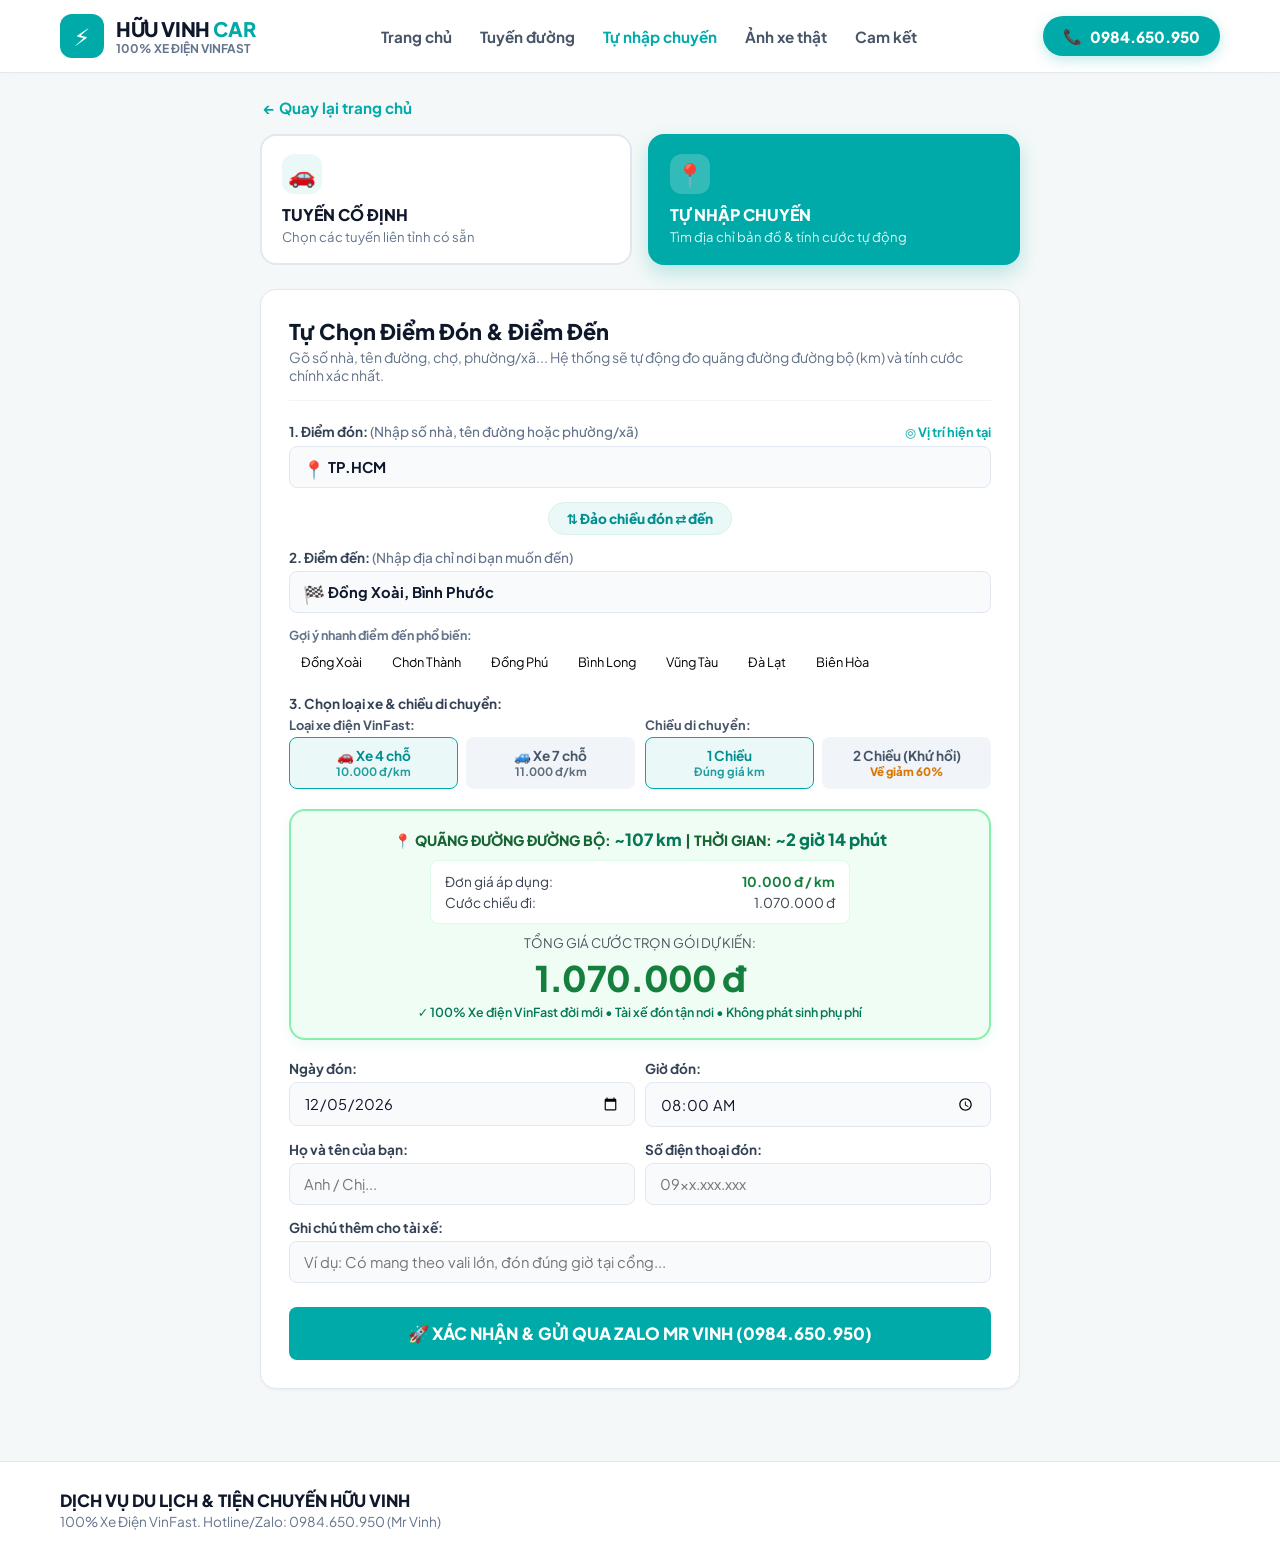
==== commit 5dcfb56b: "feat: cap nhat gia tuyen niem yet chuan theo cong thuc km (4c 10k/km, 7c 11k/km, tien chuyen 8k/km)" ====
--- a/booking-custom.html
+++ b/booking-custom.html
@@ -167,14 +167,14 @@
                   <input type="radio" name="carType" id="customCar4" value="4seats" checked />
                   <label for="customCar4">
                     <div>🚗 Xe 4 chỗ</div>
-                    <div style="font-size: 0.72rem; opacity: 0.85;">8.000 đ/km</div>
+                    <div style="font-size: 0.72rem; opacity: 0.85;">10.000 đ/km</div>
                   </label>
                 </div>
                 <div class="toggle-pill">
                   <input type="radio" name="carType" id="customCar7" value="7seats" />
                   <label for="customCar7">
                     <div>🚙 Xe 7 chỗ</div>
-                    <div style="font-size: 0.72rem; opacity: 0.85;">9.000 đ/km</div>
+                    <div style="font-size: 0.72rem; opacity: 0.85;">11.000 đ/km</div>
                   </label>
                 </div>
               </div>
@@ -279,10 +279,10 @@
   </footer>
 
   <!-- Scripts -->
-  <script src="assets/js/routes-data.js"></script>
-  <script src="assets/js/fare-calculator.js"></script>
-  <script src="assets/js/map-geocoder.js"></script>
-  <script src="assets/js/app.js"></script>
+  <script src="assets/js/routes-data.js?v=3.0"></script>
+  <script src="assets/js/fare-calculator.js?v=3.0"></script>
+  <script src="assets/js/map-geocoder.js?v=3.0"></script>
+  <script src="assets/js/app.js?v=3.0"></script>
 
   <script>
     // Lưu tọa độ thực tế của điểm đón và điểm đến
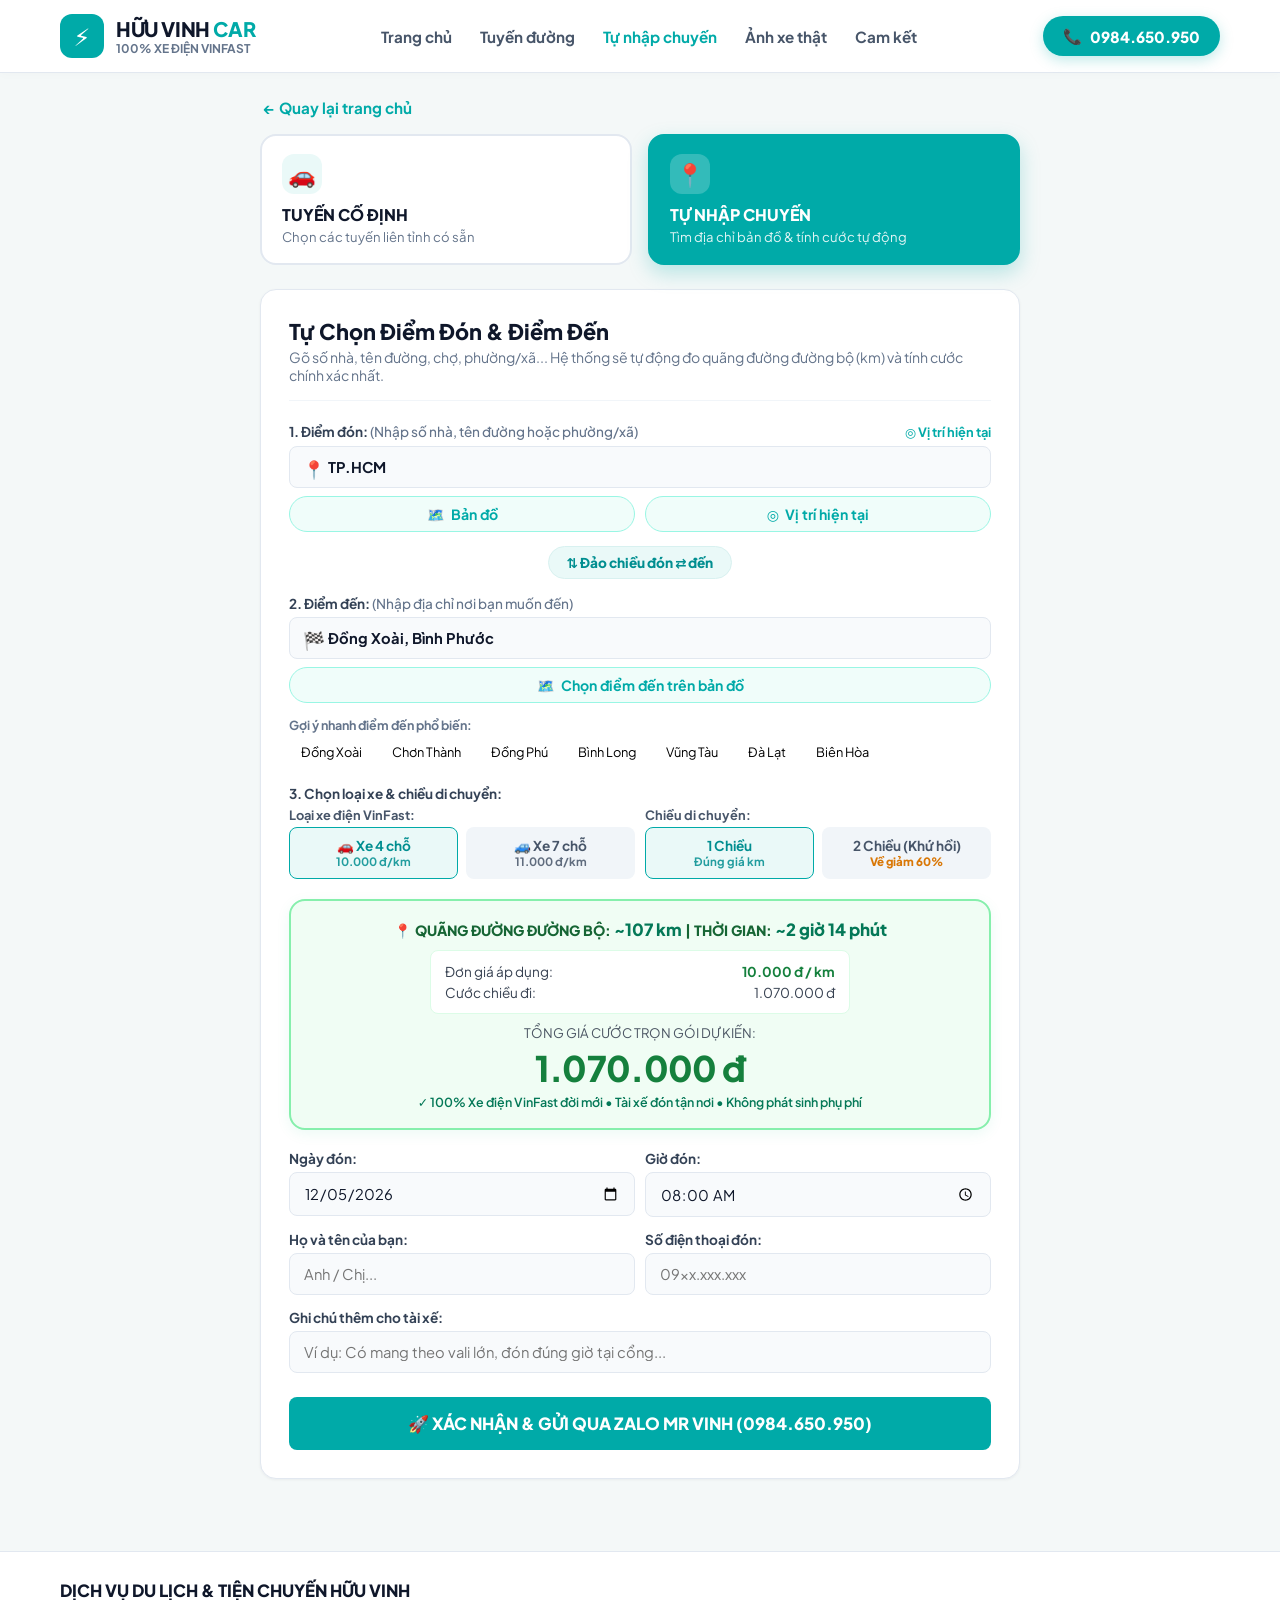
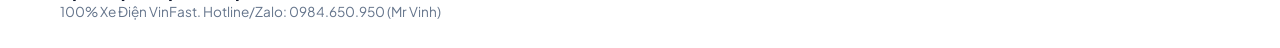
==== commit 7c2458bc: "feat: tich hop ban do Google Map chon vi tri truc tiep, di chuyen ghim tren map bang chuot/tay va xa" ====
--- a/booking-custom.html
+++ b/booking-custom.html
@@ -10,7 +10,9 @@
   <meta name="robots" content="index, follow" />
   <link rel="canonical" href="https://nhaxehuuvinh.vn/booking-custom.html" />
 
-  <link rel="stylesheet" href="assets/css/style.css?v=2.1" />
+  <!-- Leaflet Map Stylesheet -->
+  <link rel="stylesheet" href="assets/vendor/leaflet/leaflet.css" />
+  <link rel="stylesheet" href="assets/css/style.css?v=3.1" />
 </head>
 <body>
 
@@ -106,10 +108,20 @@
             <!-- Dropdown gợi ý địa chỉ chuẩn bản đồ -->
             <div class="autocomplete-dropdown" id="pickupDropdown"></div>
           </div>
+
+          <!-- Các nút hành động bản đồ & GPS cho Điểm đón -->
+          <div class="field-action-buttons">
+            <button type="button" class="btn-location-action" id="btnOpenMapPickup">
+              <span>🗺️</span> Bản đồ
+            </button>
+            <button type="button" class="btn-location-action" id="btnGpsPickup">
+              <span>◎</span> Vị trí hiện tại
+            </button>
+          </div>
         </div>
 
         <!-- Nút Đảo Chiều -->
-        <div style="display: flex; justify-content: center; margin: 6px 0 14px;">
+        <div style="display: flex; justify-content: center; margin: 10px 0 16px;">
           <button type="button" id="btnSwapLocations" style="padding: 7px 18px; background: var(--primary-light); color: var(--primary-dark); font-weight: 800; font-size: 0.85rem; border-radius: var(--radius-full); display: inline-flex; align-items: center; gap: 6px; border: 1px solid var(--primary-border);">
             ⇅ Đảo chiều đón ⇄ đến
           </button>
@@ -121,7 +133,7 @@
             <strong>2. Điểm đến:</strong> <span style="font-weight: 500; color: var(--slate-500);">(Nhập địa chỉ nơi bạn muốn đến)</span>
           </label>
 
-          <div class="autocomplete-container">
+          <div class="autocomplete-container" style="margin-bottom: 8px;">
             <input 
               type="text" 
               id="customDropoff" 
@@ -136,6 +148,13 @@
             <span style="position: absolute; left: 14px; top: 12px; font-size: 1.1rem; pointer-events: none;">🏁</span>
             <!-- Dropdown gợi ý địa chỉ chuẩn bản đồ -->
             <div class="autocomplete-dropdown" id="dropoffDropdown"></div>
+          </div>
+
+          <!-- Nút chọn điểm đến trên bản đồ Google Map -->
+          <div class="field-action-buttons" style="margin-bottom: 12px;">
+            <button type="button" class="btn-location-action btn-full" id="btnOpenMapDropoff">
+              <span>🗺️</span> Chọn điểm đến trên bản đồ
+            </button>
           </div>
         </div>
 
@@ -278,11 +297,73 @@
     </div>
   </footer>
 
+  <!-- Modal Chọn Vị Trí Trực Tiếp Trên Bản Đồ Google Map (Chuẩn TienChuyen24h) -->
+  <div class="map-picker-modal" id="mapPickerModal">
+    <div class="map-picker-card">
+      <!-- Header -->
+      <div class="map-picker-header">
+        <button type="button" class="btn-back-map" id="btnCloseMapPicker" aria-label="Quay lại">
+          ←
+        </button>
+        <div class="map-header-title-box">
+          <h3 id="mapPickerTitle">Chọn điểm đến</h3>
+          <p id="mapPickerSubtitle">Đưa ghim đến đúng điểm đến</p>
+        </div>
+      </div>
+
+      <!-- Viewport Bản Đồ có Ghim Cố Định Trung Tâm -->
+      <div class="map-viewport-wrapper">
+        <div id="interactiveMapContainer" class="interactive-map-box"></div>
+
+        <!-- Hướng dẫn nổi trên ghim -->
+        <div class="map-center-guide-pill">
+          Di chuyển bản đồ để chọn
+        </div>
+
+        <!-- Ghim trung tâm cố định (Map Center Pin) -->
+        <div class="map-center-fixed-pin">
+          <div class="map-pin-circle">
+            <div class="map-pin-dot"></div>
+          </div>
+          <div class="map-pin-pointer"></div>
+          <div class="map-pin-shadow"></div>
+        </div>
+
+        <!-- Nút Vị Trí Của Tôi nổi trên bản đồ -->
+        <button type="button" class="btn-floating-gps" id="btnMapPickerMyLocation" title="Vị trí của tôi">
+          <span>◎</span> Vị trí của tôi
+        </button>
+      </div>
+
+      <!-- Bottom Sheet Địa Chỉ Đã Chọn & Nút Xác Nhận -->
+      <div class="map-picker-bottom-sheet">
+        <div class="selected-address-label">ĐỊA CHỈ ĐÃ CHỌN</div>
+        <div class="selected-address-card">
+          <div class="address-icon-box">📍</div>
+          <div class="address-details-box">
+            <div class="address-name" id="mapSelectedAddressName">
+              Di chuyển bản đồ hoặc bấm Vị trí của tôi để chọn điểm chính xác.
+            </div>
+            <div class="address-coords" id="mapSelectedCoordinates">
+              10.776889, 106.700806
+            </div>
+          </div>
+        </div>
+
+        <button type="button" class="btn-confirm-location" id="btnConfirmLocation">
+          XÁC NHẬN VỊ TRÍ
+        </button>
+      </div>
+    </div>
+  </div>
+
   <!-- Scripts -->
-  <script src="assets/js/routes-data.js?v=3.0"></script>
-  <script src="assets/js/fare-calculator.js?v=3.0"></script>
-  <script src="assets/js/map-geocoder.js?v=3.0"></script>
-  <script src="assets/js/app.js?v=3.0"></script>
+  <script src="assets/vendor/leaflet/leaflet.js"></script>
+  <script src="assets/js/routes-data.js?v=3.1"></script>
+  <script src="assets/js/fare-calculator.js?v=3.1"></script>
+  <script src="assets/js/map-geocoder.js?v=3.1"></script>
+  <script src="assets/js/map-picker.js?v=3.1"></script>
+  <script src="assets/js/app.js?v=3.1"></script>
 
   <script>
     // Lưu tọa độ thực tế của điểm đón và điểm đến
@@ -367,6 +448,30 @@
         });
       }
 
+      // Nút mở bản đồ chọn Điểm Đón trực tiếp trên map
+      const btnMapPickup = document.getElementById("btnOpenMapPickup");
+      if (btnMapPickup) {
+        btnMapPickup.addEventListener("click", () => {
+          MapPicker.open("pickup", pickupCoords, (res) => {
+            pickupCoords = { lat: res.lat, lon: res.lon, name: res.address };
+            document.getElementById("customPickup").value = res.address;
+            recalculateWithRealMap();
+          });
+        });
+      }
+
+      // Nút mở bản đồ chọn Điểm Đến trực tiếp trên map
+      const btnMapDropoff = document.getElementById("btnOpenMapDropoff");
+      if (btnMapDropoff) {
+        btnMapDropoff.addEventListener("click", () => {
+          MapPicker.open("dropoff", dropoffCoords, (res) => {
+            dropoffCoords = { lat: res.lat, lon: res.lon, name: res.address };
+            document.getElementById("customDropoff").value = res.address;
+            recalculateWithRealMap();
+          });
+        });
+      }
+
       // Xử lý gửi form
       const customForm = document.getElementById("customBookingForm");
       if (customForm) {
--- a/assets/vendor/leaflet/leaflet.css
+++ b/assets/vendor/leaflet/leaflet.css
@@ -0,0 +1,661 @@
+/* required styles */
+
+.leaflet-pane,
+.leaflet-tile,
+.leaflet-marker-icon,
+.leaflet-marker-shadow,
+.leaflet-tile-container,
+.leaflet-pane > svg,
+.leaflet-pane > canvas,
+.leaflet-zoom-box,
+.leaflet-image-layer,
+.leaflet-layer {
+	position: absolute;
+	left: 0;
+	top: 0;
+	}
+.leaflet-container {
+	overflow: hidden;
+	}
+.leaflet-tile,
+.leaflet-marker-icon,
+.leaflet-marker-shadow {
+	-webkit-user-select: none;
+	   -moz-user-select: none;
+	        user-select: none;
+	  -webkit-user-drag: none;
+	}
+/* Prevents IE11 from highlighting tiles in blue */
+.leaflet-tile::selection {
+	background: transparent;
+}
+/* Safari renders non-retina tile on retina better with this, but Chrome is worse */
+.leaflet-safari .leaflet-tile {
+	image-rendering: -webkit-optimize-contrast;
+	}
+/* hack that prevents hw layers "stretching" when loading new tiles */
+.leaflet-safari .leaflet-tile-container {
+	width: 1600px;
+	height: 1600px;
+	-webkit-transform-origin: 0 0;
+	}
+.leaflet-marker-icon,
+.leaflet-marker-shadow {
+	display: block;
+	}
+/* .leaflet-container svg: reset svg max-width decleration shipped in Joomla! (joomla.org) 3.x */
+/* .leaflet-container img: map is broken in FF if you have max-width: 100% on tiles */
+.leaflet-container .leaflet-overlay-pane svg {
+	max-width: none !important;
+	max-height: none !important;
+	}
+.leaflet-container .leaflet-marker-pane img,
+.leaflet-container .leaflet-shadow-pane img,
+.leaflet-container .leaflet-tile-pane img,
+.leaflet-container img.leaflet-image-layer,
+.leaflet-container .leaflet-tile {
+	max-width: none !important;
+	max-height: none !important;
+	width: auto;
+	padding: 0;
+	}
+
+.leaflet-container img.leaflet-tile {
+	/* See: https://bugs.chromium.org/p/chromium/issues/detail?id=600120 */
+	mix-blend-mode: plus-lighter;
+}
+
+.leaflet-container.leaflet-touch-zoom {
+	-ms-touch-action: pan-x pan-y;
+	touch-action: pan-x pan-y;
+	}
+.leaflet-container.leaflet-touch-drag {
+	-ms-touch-action: pinch-zoom;
+	/* Fallback for FF which doesn't support pinch-zoom */
+	touch-action: none;
+	touch-action: pinch-zoom;
+}
+.leaflet-container.leaflet-touch-drag.leaflet-touch-zoom {
+	-ms-touch-action: none;
+	touch-action: none;
+}
+.leaflet-container {
+	-webkit-tap-highlight-color: transparent;
+}
+.leaflet-container a {
+	-webkit-tap-highlight-color: rgba(51, 181, 229, 0.4);
+}
+.leaflet-tile {
+	filter: inherit;
+	visibility: hidden;
+	}
+.leaflet-tile-loaded {
+	visibility: inherit;
+	}
+.leaflet-zoom-box {
+	width: 0;
+	height: 0;
+	-moz-box-sizing: border-box;
+	     box-sizing: border-box;
+	z-index: 800;
+	}
+/* workaround for https://bugzilla.mozilla.org/show_bug.cgi?id=888319 */
+.leaflet-overlay-pane svg {
+	-moz-user-select: none;
+	}
+
+.leaflet-pane         { z-index: 400; }
+
+.leaflet-tile-pane    { z-index: 200; }
+.leaflet-overlay-pane { z-index: 400; }
+.leaflet-shadow-pane  { z-index: 500; }
+.leaflet-marker-pane  { z-index: 600; }
+.leaflet-tooltip-pane   { z-index: 650; }
+.leaflet-popup-pane   { z-index: 700; }
+
+.leaflet-map-pane canvas { z-index: 100; }
+.leaflet-map-pane svg    { z-index: 200; }
+
+.leaflet-vml-shape {
+	width: 1px;
+	height: 1px;
+	}
+.lvml {
+	behavior: url(#default#VML);
+	display: inline-block;
+	position: absolute;
+	}
+
+
+/* control positioning */
+
+.leaflet-control {
+	position: relative;
+	z-index: 800;
+	pointer-events: visiblePainted; /* IE 9-10 doesn't have auto */
+	pointer-events: auto;
+	}
+.leaflet-top,
+.leaflet-bottom {
+	position: absolute;
+	z-index: 1000;
+	pointer-events: none;
+	}
+.leaflet-top {
+	top: 0;
+	}
+.leaflet-right {
+	right: 0;
+	}
+.leaflet-bottom {
+	bottom: 0;
+	}
+.leaflet-left {
+	left: 0;
+	}
+.leaflet-control {
+	float: left;
+	clear: both;
+	}
+.leaflet-right .leaflet-control {
+	float: right;
+	}
+.leaflet-top .leaflet-control {
+	margin-top: 10px;
+	}
+.leaflet-bottom .leaflet-control {
+	margin-bottom: 10px;
+	}
+.leaflet-left .leaflet-control {
+	margin-left: 10px;
+	}
+.leaflet-right .leaflet-control {
+	margin-right: 10px;
+	}
+
+
+/* zoom and fade animations */
+
+.leaflet-fade-anim .leaflet-popup {
+	opacity: 0;
+	-webkit-transition: opacity 0.2s linear;
+	   -moz-transition: opacity 0.2s linear;
+	        transition: opacity 0.2s linear;
+	}
+.leaflet-fade-anim .leaflet-map-pane .leaflet-popup {
+	opacity: 1;
+	}
+.leaflet-zoom-animated {
+	-webkit-transform-origin: 0 0;
+	    -ms-transform-origin: 0 0;
+	        transform-origin: 0 0;
+	}
+svg.leaflet-zoom-animated {
+	will-change: transform;
+}
+
+.leaflet-zoom-anim .leaflet-zoom-animated {
+	-webkit-transition: -webkit-transform 0.25s cubic-bezier(0,0,0.25,1);
+	   -moz-transition:    -moz-transform 0.25s cubic-bezier(0,0,0.25,1);
+	        transition:         transform 0.25s cubic-bezier(0,0,0.25,1);
+	}
+.leaflet-zoom-anim .leaflet-tile,
+.leaflet-pan-anim .leaflet-tile {
+	-webkit-transition: none;
+	   -moz-transition: none;
+	        transition: none;
+	}
+
+.leaflet-zoom-anim .leaflet-zoom-hide {
+	visibility: hidden;
+	}
+
+
+/* cursors */
+
+.leaflet-interactive {
+	cursor: pointer;
+	}
+.leaflet-grab {
+	cursor: -webkit-grab;
+	cursor:    -moz-grab;
+	cursor:         grab;
+	}
+.leaflet-crosshair,
+.leaflet-crosshair .leaflet-interactive {
+	cursor: crosshair;
+	}
+.leaflet-popup-pane,
+.leaflet-control {
+	cursor: auto;
+	}
+.leaflet-dragging .leaflet-grab,
+.leaflet-dragging .leaflet-grab .leaflet-interactive,
+.leaflet-dragging .leaflet-marker-draggable {
+	cursor: move;
+	cursor: -webkit-grabbing;
+	cursor:    -moz-grabbing;
+	cursor:         grabbing;
+	}
+
+/* marker & overlays interactivity */
+.leaflet-marker-icon,
+.leaflet-marker-shadow,
+.leaflet-image-layer,
+.leaflet-pane > svg path,
+.leaflet-tile-container {
+	pointer-events: none;
+	}
+
+.leaflet-marker-icon.leaflet-interactive,
+.leaflet-image-layer.leaflet-interactive,
+.leaflet-pane > svg path.leaflet-interactive,
+svg.leaflet-image-layer.leaflet-interactive path {
+	pointer-events: visiblePainted; /* IE 9-10 doesn't have auto */
+	pointer-events: auto;
+	}
+
+/* visual tweaks */
+
+.leaflet-container {
+	background: #ddd;
+	outline-offset: 1px;
+	}
+.leaflet-container a {
+	color: #0078A8;
+	}
+.leaflet-zoom-box {
+	border: 2px dotted #38f;
+	background: rgba(255,255,255,0.5);
+	}
+
+
+/* general typography */
+.leaflet-container {
+	font-family: "Helvetica Neue", Arial, Helvetica, sans-serif;
+	font-size: 12px;
+	font-size: 0.75rem;
+	line-height: 1.5;
+	}
+
+
+/* general toolbar styles */
+
+.leaflet-bar {
+	box-shadow: 0 1px 5px rgba(0,0,0,0.65);
+	border-radius: 4px;
+	}
+.leaflet-bar a {
+	background-color: #fff;
+	border-bottom: 1px solid #ccc;
+	width: 26px;
+	height: 26px;
+	line-height: 26px;
+	display: block;
+	text-align: center;
+	text-decoration: none;
+	color: black;
+	}
+.leaflet-bar a,
+.leaflet-control-layers-toggle {
+	background-position: 50% 50%;
+	background-repeat: no-repeat;
+	display: block;
+	}
+.leaflet-bar a:hover,
+.leaflet-bar a:focus {
+	background-color: #f4f4f4;
+	}
+.leaflet-bar a:first-child {
+	border-top-left-radius: 4px;
+	border-top-right-radius: 4px;
+	}
+.leaflet-bar a:last-child {
+	border-bottom-left-radius: 4px;
+	border-bottom-right-radius: 4px;
+	border-bottom: none;
+	}
+.leaflet-bar a.leaflet-disabled {
+	cursor: default;
+	background-color: #f4f4f4;
+	color: #bbb;
+	}
+
+.leaflet-touch .leaflet-bar a {
+	width: 30px;
+	height: 30px;
+	line-height: 30px;
+	}
+.leaflet-touch .leaflet-bar a:first-child {
+	border-top-left-radius: 2px;
+	border-top-right-radius: 2px;
+	}
+.leaflet-touch .leaflet-bar a:last-child {
+	border-bottom-left-radius: 2px;
+	border-bottom-right-radius: 2px;
+	}
+
+/* zoom control */
+
+.leaflet-control-zoom-in,
+.leaflet-control-zoom-out {
+	font: bold 18px 'Lucida Console', Monaco, monospace;
+	text-indent: 1px;
+	}
+
+.leaflet-touch .leaflet-control-zoom-in, .leaflet-touch .leaflet-control-zoom-out  {
+	font-size: 22px;
+	}
+
+
+/* layers control */
+
+.leaflet-control-layers {
+	box-shadow: 0 1px 5px rgba(0,0,0,0.4);
+	background: #fff;
+	border-radius: 5px;
+	}
+.leaflet-control-layers-toggle {
+	background-image: url(images/layers.png);
+	width: 36px;
+	height: 36px;
+	}
+.leaflet-retina .leaflet-control-layers-toggle {
+	background-image: url(images/layers-2x.png);
+	background-size: 26px 26px;
+	}
+.leaflet-touch .leaflet-control-layers-toggle {
+	width: 44px;
+	height: 44px;
+	}
+.leaflet-control-layers .leaflet-control-layers-list,
+.leaflet-control-layers-expanded .leaflet-control-layers-toggle {
+	display: none;
+	}
+.leaflet-control-layers-expanded .leaflet-control-layers-list {
+	display: block;
+	position: relative;
+	}
+.leaflet-control-layers-expanded {
+	padding: 6px 10px 6px 6px;
+	color: #333;
+	background: #fff;
+	}
+.leaflet-control-layers-scrollbar {
+	overflow-y: scroll;
+	overflow-x: hidden;
+	padding-right: 5px;
+	}
+.leaflet-control-layers-selector {
+	margin-top: 2px;
+	position: relative;
+	top: 1px;
+	}
+.leaflet-control-layers label {
+	display: block;
+	font-size: 13px;
+	font-size: 1.08333em;
+	}
+.leaflet-control-layers-separator {
+	height: 0;
+	border-top: 1px solid #ddd;
+	margin: 5px -10px 5px -6px;
+	}
+
+/* Default icon URLs */
+.leaflet-default-icon-path { /* used only in path-guessing heuristic, see L.Icon.Default */
+	background-image: url(images/marker-icon.png);
+	}
+
+
+/* attribution and scale controls */
+
+.leaflet-container .leaflet-control-attribution {
+	background: #fff;
+	background: rgba(255, 255, 255, 0.8);
+	margin: 0;
+	}
+.leaflet-control-attribution,
+.leaflet-control-scale-line {
+	padding: 0 5px;
+	color: #333;
+	line-height: 1.4;
+	}
+.leaflet-control-attribution a {
+	text-decoration: none;
+	}
+.leaflet-control-attribution a:hover,
+.leaflet-control-attribution a:focus {
+	text-decoration: underline;
+	}
+.leaflet-attribution-flag {
+	display: inline !important;
+	vertical-align: baseline !important;
+	width: 1em;
+	height: 0.6669em;
+	}
+.leaflet-left .leaflet-control-scale {
+	margin-left: 5px;
+	}
+.leaflet-bottom .leaflet-control-scale {
+	margin-bottom: 5px;
+	}
+.leaflet-control-scale-line {
+	border: 2px solid #777;
+	border-top: none;
+	line-height: 1.1;
+	padding: 2px 5px 1px;
+	white-space: nowrap;
+	-moz-box-sizing: border-box;
+	     box-sizing: border-box;
+	background: rgba(255, 255, 255, 0.8);
+	text-shadow: 1px 1px #fff;
+	}
+.leaflet-control-scale-line:not(:first-child) {
+	border-top: 2px solid #777;
+	border-bottom: none;
+	margin-top: -2px;
+	}
+.leaflet-control-scale-line:not(:first-child):not(:last-child) {
+	border-bottom: 2px solid #777;
+	}
+
+.leaflet-touch .leaflet-control-attribution,
+.leaflet-touch .leaflet-control-layers,
+.leaflet-touch .leaflet-bar {
+	box-shadow: none;
+	}
+.leaflet-touch .leaflet-control-layers,
+.leaflet-touch .leaflet-bar {
+	border: 2px solid rgba(0,0,0,0.2);
+	background-clip: padding-box;
+	}
+
+
+/* popup */
+
+.leaflet-popup {
+	position: absolute;
+	text-align: center;
+	margin-bottom: 20px;
+	}
+.leaflet-popup-content-wrapper {
+	padding: 1px;
+	text-align: left;
+	border-radius: 12px;
+	}
+.leaflet-popup-content {
+	margin: 13px 24px 13px 20px;
+	line-height: 1.3;
+	font-size: 13px;
+	font-size: 1.08333em;
+	min-height: 1px;
+	}
+.leaflet-popup-content p {
+	margin: 17px 0;
+	margin: 1.3em 0;
+	}
+.leaflet-popup-tip-container {
+	width: 40px;
+	height: 20px;
+	position: absolute;
+	left: 50%;
+	margin-top: -1px;
+	margin-left: -20px;
+	overflow: hidden;
+	pointer-events: none;
+	}
+.leaflet-popup-tip {
+	width: 17px;
+	height: 17px;
+	padding: 1px;
+
+	margin: -10px auto 0;
+	pointer-events: auto;
+
+	-webkit-transform: rotate(45deg);
+	   -moz-transform: rotate(45deg);
+	    -ms-transform: rotate(45deg);
+	        transform: rotate(45deg);
+	}
+.leaflet-popup-content-wrapper,
+.leaflet-popup-tip {
+	background: white;
+	color: #333;
+	box-shadow: 0 3px 14px rgba(0,0,0,0.4);
+	}
+.leaflet-container a.leaflet-popup-close-button {
+	position: absolute;
+	top: 0;
+	right: 0;
+	border: none;
+	text-align: center;
+	width: 24px;
+	height: 24px;
+	font: 16px/24px Tahoma, Verdana, sans-serif;
+	color: #757575;
+	text-decoration: none;
+	background: transparent;
+	}
+.leaflet-container a.leaflet-popup-close-button:hover,
+.leaflet-container a.leaflet-popup-close-button:focus {
+	color: #585858;
+	}
+.leaflet-popup-scrolled {
+	overflow: auto;
+	}
+
+.leaflet-oldie .leaflet-popup-content-wrapper {
+	-ms-zoom: 1;
+	}
+.leaflet-oldie .leaflet-popup-tip {
+	width: 24px;
+	margin: 0 auto;
+
+	-ms-filter: "progid:DXImageTransform.Microsoft.Matrix(M11=0.70710678, M12=0.70710678, M21=-0.70710678, M22=0.70710678)";
+	filter: progid:DXImageTransform.Microsoft.Matrix(M11=0.70710678, M12=0.70710678, M21=-0.70710678, M22=0.70710678);
+	}
+
+.leaflet-oldie .leaflet-control-zoom,
+.leaflet-oldie .leaflet-control-layers,
+.leaflet-oldie .leaflet-popup-content-wrapper,
+.leaflet-oldie .leaflet-popup-tip {
+	border: 1px solid #999;
+	}
+
+
+/* div icon */
+
+.leaflet-div-icon {
+	background: #fff;
+	border: 1px solid #666;
+	}
+
+
+/* Tooltip */
+/* Base styles for the element that has a tooltip */
+.leaflet-tooltip {
+	position: absolute;
+	padding: 6px;
+	background-color: #fff;
+	border: 1px solid #fff;
+	border-radius: 3px;
+	color: #222;
+	white-space: nowrap;
+	-webkit-user-select: none;
+	-moz-user-select: none;
+	-ms-user-select: none;
+	user-select: none;
+	pointer-events: none;
+	box-shadow: 0 1px 3px rgba(0,0,0,0.4);
+	}
+.leaflet-tooltip.leaflet-interactive {
+	cursor: pointer;
+	pointer-events: auto;
+	}
+.leaflet-tooltip-top:before,
+.leaflet-tooltip-bottom:before,
+.leaflet-tooltip-left:before,
+.leaflet-tooltip-right:before {
+	position: absolute;
+	pointer-events: none;
+	border: 6px solid transparent;
+	background: transparent;
+	content: "";
+	}
+
+/* Directions */
+
+.leaflet-tooltip-bottom {
+	margin-top: 6px;
+}
+.leaflet-tooltip-top {
+	margin-top: -6px;
+}
+.leaflet-tooltip-bottom:before,
+.leaflet-tooltip-top:before {
+	left: 50%;
+	margin-left: -6px;
+	}
+.leaflet-tooltip-top:before {
+	bottom: 0;
+	margin-bottom: -12px;
+	border-top-color: #fff;
+	}
+.leaflet-tooltip-bottom:before {
+	top: 0;
+	margin-top: -12px;
+	margin-left: -6px;
+	border-bottom-color: #fff;
+	}
+.leaflet-tooltip-left {
+	margin-left: -6px;
+}
+.leaflet-tooltip-right {
+	margin-left: 6px;
+}
+.leaflet-tooltip-left:before,
+.leaflet-tooltip-right:before {
+	top: 50%;
+	margin-top: -6px;
+	}
+.leaflet-tooltip-left:before {
+	right: 0;
+	margin-right: -12px;
+	border-left-color: #fff;
+	}
+.leaflet-tooltip-right:before {
+	left: 0;
+	margin-left: -12px;
+	border-right-color: #fff;
+	}
+
+/* Printing */
+
+@media print {
+	/* Prevent printers from removing background-images of controls. */
+	.leaflet-control {
+		-webkit-print-color-adjust: exact;
+		print-color-adjust: exact;
+		}
+	}
--- a/assets/css/style.css
+++ b/assets/css/style.css
@@ -1302,3 +1302,318 @@
     height: 48px;
   }
 }
+
+/* ==========================================================================
+   CÁC NÚT THAO TÁC BẢN ĐỒ / VỊ TRÍ TRONG FORM ĐẶT XE
+   ========================================================================== */
+.field-action-buttons {
+  display: flex;
+  gap: 10px;
+  margin-top: 8px;
+}
+
+.btn-location-action {
+  display: inline-flex;
+  align-items: center;
+  justify-content: center;
+  gap: 6px;
+  padding: 8px 16px;
+  background: #F0FDFA;
+  border: 1.5px solid #99F6E4;
+  color: var(--primary);
+  font-weight: 700;
+  font-size: 0.88rem;
+  border-radius: var(--radius-full);
+  cursor: pointer;
+  transition: var(--transition);
+  flex: 1;
+}
+
+.btn-location-action:hover {
+  background: #CCFBF1;
+  border-color: var(--primary);
+  transform: translateY(-1px);
+}
+
+.btn-location-action.btn-full {
+  width: 100%;
+  flex: none;
+}
+
+/* ==========================================================================
+   MODAL CHỌN ĐỊA ĐIỂM TRÊN BẢN ĐỒ GOOGLE MAP (CHUẨN TIENCHUYEN24H)
+   ========================================================================== */
+.map-picker-modal {
+  position: fixed;
+  inset: 0;
+  z-index: 99999;
+  background: rgba(15, 23, 42, 0.7);
+  backdrop-filter: blur(4px);
+  display: none;
+  align-items: center;
+  justify-content: center;
+  padding: 16px;
+}
+
+.map-picker-modal.active {
+  display: flex;
+}
+
+.map-picker-card {
+  background: var(--white);
+  border-radius: 20px;
+  width: 100%;
+  max-width: 580px;
+  overflow: hidden;
+  box-shadow: 0 25px 60px rgba(0, 0, 0, 0.35);
+  display: flex;
+  flex-direction: column;
+  max-height: 92vh;
+  animation: modalFadeIn 0.25s ease-out;
+}
+
+.map-picker-header {
+  display: flex;
+  align-items: center;
+  gap: 14px;
+  padding: 16px 20px;
+  background: var(--white);
+  border-bottom: 1px solid var(--slate-200);
+}
+
+.btn-back-map {
+  width: 38px;
+  height: 38px;
+  border-radius: 50%;
+  background: var(--slate-100);
+  font-size: 1.25rem;
+  font-weight: 900;
+  display: flex;
+  align-items: center;
+  justify-content: center;
+  border: none;
+  cursor: pointer;
+  color: var(--slate-800);
+  transition: var(--transition);
+}
+
+.btn-back-map:hover {
+  background: var(--slate-200);
+  transform: scale(1.05);
+}
+
+.map-header-title-box h3 {
+  font-size: 1.15rem;
+  font-weight: 900;
+  color: var(--slate-900);
+  margin-bottom: 2px;
+}
+
+.map-header-title-box p {
+  font-size: 0.8rem;
+  color: var(--slate-500);
+  font-weight: 500;
+}
+
+.map-viewport-wrapper {
+  position: relative;
+  width: 100%;
+  height: 380px;
+  background: #E2E8F0;
+  overflow: hidden;
+}
+
+.interactive-map-box {
+  width: 100%;
+  height: 100%;
+  z-index: 1;
+}
+
+/* Floating Guide Tooltip trên đầu ghim */
+.map-center-guide-pill {
+  position: absolute;
+  top: 18px;
+  left: 50%;
+  transform: translateX(-50%);
+  background: #1E293B;
+  color: #FFFFFF;
+  padding: 6px 16px;
+  border-radius: 9999px;
+  font-size: 0.8rem;
+  font-weight: 700;
+  z-index: 1000;
+  pointer-events: none;
+  box-shadow: 0 4px 12px rgba(0, 0, 0, 0.25);
+  white-space: nowrap;
+}
+
+/* Ghim Cố Định Trung Tâm Bản Đồ (Center Pin) */
+.map-center-fixed-pin {
+  position: absolute;
+  top: 50%;
+  left: 50%;
+  transform: translate(-50%, -100%);
+  pointer-events: none;
+  z-index: 1000;
+  display: flex;
+  flex-direction: column;
+  align-items: center;
+  transition: transform 0.18s ease-out;
+}
+
+.map-center-fixed-pin.lifting {
+  transform: translate(-50%, -118%) scale(1.08);
+}
+
+.map-pin-circle {
+  width: 36px;
+  height: 36px;
+  border-radius: 50%;
+  background: var(--primary);
+  border: 3.5px solid #FFFFFF;
+  box-shadow: 0 4px 14px rgba(13, 148, 136, 0.5);
+  display: flex;
+  align-items: center;
+  justify-content: center;
+}
+
+.map-pin-dot {
+  width: 10px;
+  height: 10px;
+  border-radius: 50%;
+  background: #FFFFFF;
+}
+
+.map-pin-pointer {
+  width: 0;
+  height: 0;
+  border-left: 7px solid transparent;
+  border-right: 7px solid transparent;
+  border-top: 10px solid var(--primary);
+  margin-top: -2px;
+}
+
+.map-pin-shadow {
+  width: 14px;
+  height: 6px;
+  background: rgba(15, 23, 42, 0.3);
+  border-radius: 50%;
+  margin-top: 2px;
+  filter: blur(1px);
+  transition: transform 0.18s ease-out, opacity 0.18s ease-out;
+}
+
+.map-center-fixed-pin.lifting .map-pin-shadow {
+  transform: scale(0.65);
+  opacity: 0.2;
+}
+
+/* Nút Vị Trí Của Tôi Nổi Góc Dưới */
+.btn-floating-gps {
+  position: absolute;
+  bottom: 16px;
+  right: 16px;
+  z-index: 1000;
+  background: #FFFFFF;
+  color: var(--primary);
+  padding: 8px 16px;
+  border-radius: 9999px;
+  font-size: 0.85rem;
+  font-weight: 800;
+  box-shadow: 0 4px 14px rgba(0, 0, 0, 0.18);
+  border: 1px solid var(--slate-200);
+  cursor: pointer;
+  display: inline-flex;
+  align-items: center;
+  gap: 6px;
+  transition: var(--transition);
+}
+
+.btn-floating-gps:hover {
+  background: #F8FAFC;
+  transform: translateY(-1px);
+}
+
+/* Bottom Sheet Địa Chỉ Đã Chọn & Nút Xác Nhận */
+.map-picker-bottom-sheet {
+  padding: 16px 20px 20px;
+  background: var(--white);
+  border-top: 1px solid var(--slate-200);
+}
+
+.selected-address-label {
+  font-size: 0.72rem;
+  font-weight: 800;
+  color: var(--slate-500);
+  text-transform: uppercase;
+  letter-spacing: 0.04em;
+  margin-bottom: 8px;
+}
+
+.selected-address-card {
+  display: flex;
+  align-items: flex-start;
+  gap: 12px;
+  background: #F8FAFC;
+  border: 1px solid var(--slate-200);
+  border-radius: var(--radius-sm);
+  padding: 12px 14px;
+  margin-bottom: 14px;
+}
+
+.address-icon-box {
+  font-size: 1.3rem;
+  line-height: 1;
+}
+
+.address-details-box {
+  flex: 1;
+}
+
+.address-name {
+  font-size: 0.95rem;
+  font-weight: 800;
+  color: var(--slate-900);
+  line-height: 1.4;
+}
+
+.address-coords {
+  font-size: 0.78rem;
+  color: var(--slate-500);
+  margin-top: 3px;
+  font-family: monospace;
+}
+
+.btn-confirm-location {
+  width: 100%;
+  padding: 14px;
+  background: var(--primary);
+  color: #FFFFFF;
+  border: none;
+  border-radius: var(--radius-sm);
+  font-size: 1rem;
+  font-weight: 800;
+  text-transform: uppercase;
+  cursor: pointer;
+  letter-spacing: 0.04em;
+  transition: var(--transition);
+  box-shadow: 0 4px 14px rgba(13, 148, 136, 0.3);
+}
+
+.btn-confirm-location:hover {
+  background: var(--primary-dark);
+  transform: translateY(-1px);
+}
+
+@media (max-width: 640px) {
+  .map-picker-card {
+    border-radius: 16px;
+    height: 94vh;
+    max-height: 94vh;
+  }
+
+  .map-viewport-wrapper {
+    height: calc(94vh - 250px);
+    min-height: 280px;
+  }
+}
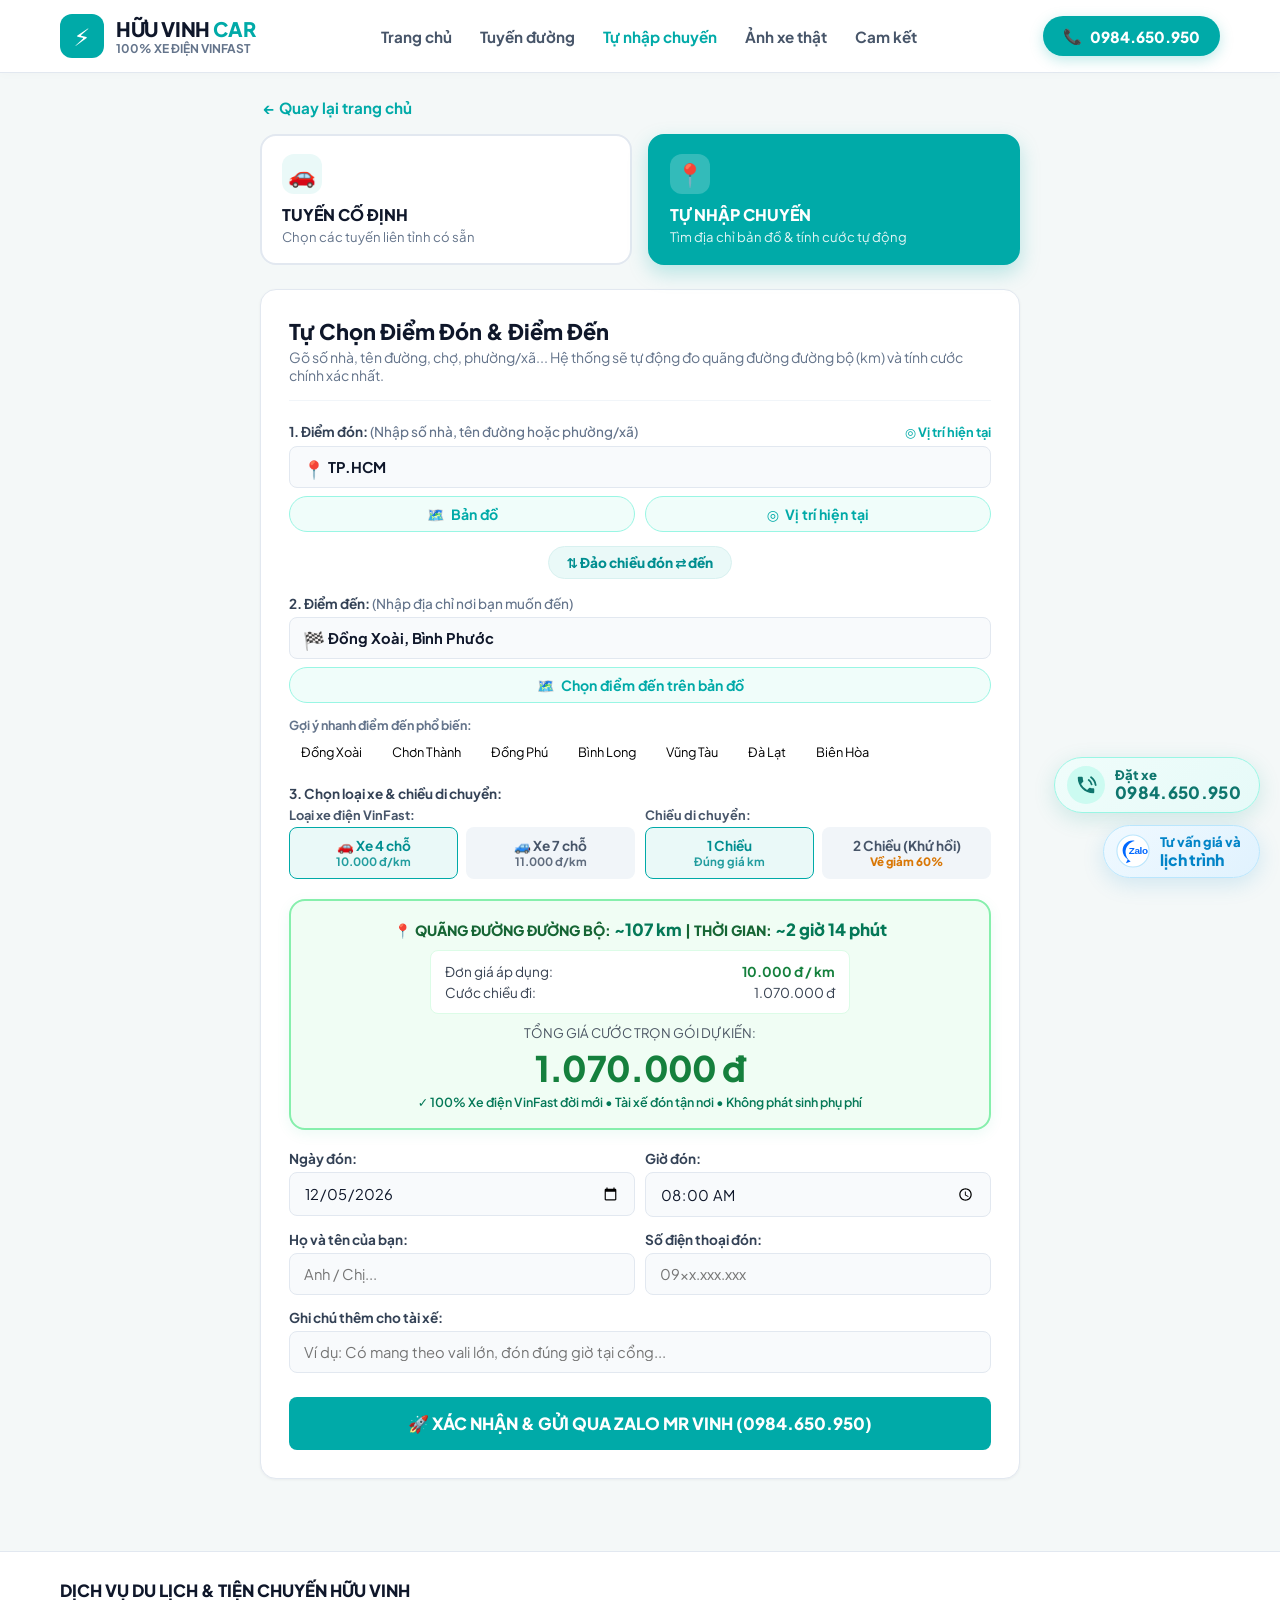
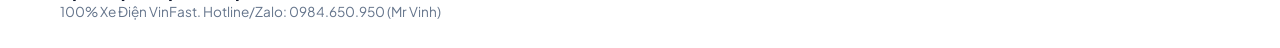
==== commit b08f2610: "feat: thiet ke nut floating Dat xe va Zalo dang pill mau xanh ngoc nhe chuan Green SM" ====
--- a/booking-custom.html
+++ b/booking-custom.html
@@ -3,7 +3,7 @@
 <head>
   <meta charset="UTF-8" />
   <meta name="viewport" content="width=device-width, initial-scale=1.0" />
-  <title>Tự Nhập Chuyến Đi & Tính Cước Tự Động | Tiện Chuyến Hữu Vinh 24/7</title>
+  <title>Tự Nhập Chuyến Đi & Tính Cước Tự Động | DỊCH VỤ DU LỊCH - ĐƯA ĐÓN TẬN NƠI 24/7</title>
   
   <meta name="description" content="Tự chọn điểm đón và điểm đến chuẩn xác theo bản đồ vệ tinh. Hệ thống tự động đo km thực tế và tính cước theo đơn giá 8k/km (4 chỗ) và 9k/km (7 chỗ), chiều về giảm 60%. Mr Vinh: 0984.650.950." />
   <meta name="keywords" content="tinh gia xe tien chuyen, dat xe vinfast tu nhap diem don, 8k/km xe 4 cho, 9k/km xe 7 cho, giam 60% chieu ve" />
@@ -12,7 +12,7 @@
 
   <!-- Leaflet Map Stylesheet -->
   <link rel="stylesheet" href="assets/vendor/leaflet/leaflet.css" />
-  <link rel="stylesheet" href="assets/css/style.css?v=3.1" />
+  <link rel="stylesheet" href="assets/css/style.css?v=3.2" />
 </head>
 <body>
 
@@ -355,6 +355,39 @@
         </button>
       </div>
     </div>
+  </div>
+
+  <!-- 2 Nút Floating Nổi Zalo & Đặt Xe (Chuẩn Xanh SM & Green SM) -->
+  <div class="quick-contact-floating" aria-label="Liên hệ nhanh">
+    <!-- Nút Đặt Xe (Gọi Điện) -->
+    <a href="tel:0984650950" class="floating-pill-btn btn-call" title="Đặt xe ngay: 0984.650.950">
+      <div class="pill-icon-box icon-call">
+        <svg width="22" height="22" viewBox="0 0 24 24" fill="none">
+          <path d="M6.62 10.79a15.46 15.46 0 0 0 6.59 6.59l2.2-2.2a1 1 0 0 1 1.02-.24 11.4 11.4 0 0 0 3.57.57 1 1 0 0 1 1 1V20a1 1 0 0 1-1 1C10.61 21 3 13.39 3 4a1 1 0 0 1 1-1h3.5a1 1 0 0 1 1 1c0 1.25.2 2.45.57 3.57a1 1 0 0 1-.25 1.02l-2.2 2.2Z" fill="#0F766E"/>
+          <path d="M15 6.5c1.8 1.2 2.7 2.8 3.1 4.8" stroke="#0F766E" stroke-width="2" stroke-linecap="round"/>
+          <path d="M17.5 3.5c3 2.2 4.6 5 5 8.5" stroke="#0F766E" stroke-width="2" stroke-linecap="round"/>
+        </svg>
+      </div>
+      <div class="pill-text-box">
+        <span class="pill-label">Đặt xe</span>
+        <span class="pill-highlight">0984.650.950</span>
+      </div>
+    </a>
+
+    <!-- Nút Zalo Tư Vấn Giá & Lịch Trình -->
+    <a href="https://zalo.me/0984650950" target="_blank" rel="noopener noreferrer" class="floating-pill-btn btn-zalo" title="Tư vấn giá và lịch trình qua Zalo">
+      <div class="pill-icon-box icon-zalo">
+        <svg width="34" height="34" viewBox="0 0 36 36" fill="none">
+          <circle cx="18" cy="18" r="17" fill="#FFFFFF" stroke="#BAE6FD" stroke-width="1.2"/>
+          <path d="M7 17.5C7 11.7 11.7 7 17.5 7C18.3 7 19.1 7.1 19.8 7.3C14.3 8.5 10.1 13.3 10.1 19.1C10.1 23.3 12.3 27 15.5 29L10.5 31L12.4 27C9.1 24.5 7 21.2 7 17.5Z" fill="#0068FF"/>
+          <text x="13.5" y="21.5" font-family="-apple-system, BlinkMacSystemFont, 'Segoe UI', Roboto, 'Helvetica Neue', Arial, sans-serif" font-size="10.5" font-weight="900" fill="#0068FF" letter-spacing="-0.4">Zalo</text>
+        </svg>
+      </div>
+      <div class="pill-text-box">
+        <span class="pill-label-top">Tư vấn giá và</span>
+        <span class="pill-label-bottom">lịch trình</span>
+      </div>
+    </a>
   </div>
 
   <!-- Scripts -->
--- a/assets/css/style.css
+++ b/assets/css/style.css
@@ -862,47 +862,118 @@
 /* ==========================================================================
    FLOATING BUTTONS (ZALO & GỌI ĐIỆN)
    ========================================================================== */
+/* ==========================================================================
+   NÚT LIÊN HỆ NỔI GÓC MÀN HÌNH (CHUẨN GREEN SM XANH NGỌC NHẸ & HÌNH ẢNH MẪU)
+   ========================================================================== */
 .quick-contact-floating {
   position: fixed;
-  bottom: 20px;
+  bottom: 22px;
   right: 20px;
   z-index: 9999;
   display: flex;
   flex-direction: column;
-  align-items: center;
+  align-items: flex-end;
   gap: 12px;
 }
 
-.btn-float {
-  width: 52px;
-  height: 52px;
+.floating-pill-btn {
+  display: flex;
+  align-items: center;
+  gap: 10px;
+  padding: 8px 18px 8px 12px;
+  border-radius: 9999px;
+  text-decoration: none;
+  box-shadow: 0 6px 20px rgba(0, 0, 0, 0.08);
+  transition: all 0.22s cubic-bezier(0.4, 0, 0.2, 1);
+  cursor: pointer;
+  user-select: none;
+}
+
+.floating-pill-btn:hover {
+  transform: translateY(-3px) scale(1.02);
+}
+
+/* 1. Nút Đặt xe - Màu Xanh Ngọc Nhẹ (Light Cyan / Mint Green SM) */
+.floating-pill-btn.btn-call {
+  background: linear-gradient(135deg, #F0FDFB 0%, #E6FAF8 100%);
+  border: 1.5px solid #99F6E4;
+  box-shadow: 0 6px 22px rgba(13, 148, 136, 0.16);
+  animation: float-pulse-pill 3.5s infinite ease-in-out;
+}
+
+.floating-pill-btn.btn-call:hover {
+  background: linear-gradient(135deg, #E6FAF8 0%, #D1F8F4 100%);
+  border-color: #5EEAD4;
+  box-shadow: 0 10px 28px rgba(13, 148, 136, 0.26);
+}
+
+/* 2. Nút Zalo - Màu Xanh Ngọc Nhẹ / Xanh Nước Biển Nhạt (Light Cyan / Soft Blue) */
+.floating-pill-btn.btn-zalo {
+  background: linear-gradient(135deg, #F0F9FF 0%, #E0F2FE 100%);
+  border: 1.5px solid #BAE6FD;
+  box-shadow: 0 6px 22px rgba(2, 132, 199, 0.15);
+}
+
+.floating-pill-btn.btn-zalo:hover {
+  background: linear-gradient(135deg, #E0F2FE 0%, #BAE6FD 100%);
+  border-color: #7DD3FC;
+  box-shadow: 0 10px 28px rgba(2, 132, 199, 0.25);
+}
+
+.pill-icon-box {
+  display: flex;
+  align-items: center;
+  justify-content: center;
+  flex-shrink: 0;
+}
+
+.pill-icon-box.icon-call {
+  width: 38px;
+  height: 38px;
   border-radius: 50%;
+  background: #CCFBF1;
+  color: #0F766E;
   display: flex;
   align-items: center;
   justify-content: center;
-  color: var(--white);
-  box-shadow: 0 8px 24px rgba(0, 0, 0, 0.15);
-  transition: var(--transition);
-  border: 1.5px solid rgba(255, 255, 255, 0.8);
-}
-
-.btn-float:hover {
-  transform: translateY(-2px) scale(1.05);
-}
-
-.btn-float.zalo {
-  background: var(--zalo-blue);
-}
-
-.btn-float.call {
-  background: var(--call-green);
-  animation: pulse-ring 2s infinite;
-}
-
-@keyframes pulse-ring {
-  0% { box-shadow: 0 0 0 0 rgba(0, 168, 89, 0.6); }
-  70% { box-shadow: 0 0 0 12px rgba(0, 168, 89, 0); }
-  100% { box-shadow: 0 0 0 0 rgba(0, 168, 89, 0); }
+}
+
+.pill-text-box {
+  display: flex;
+  flex-direction: column;
+  line-height: 1.22;
+  text-align: left;
+}
+
+.floating-pill-btn.btn-call .pill-label {
+  font-size: 0.82rem;
+  font-weight: 800;
+  color: #0F766E;
+}
+
+.floating-pill-btn.btn-call .pill-highlight {
+  font-size: 1.05rem;
+  font-weight: 900;
+  color: #0F766E;
+  letter-spacing: 0.02em;
+}
+
+.floating-pill-btn.btn-zalo .pill-label-top {
+  font-size: 0.82rem;
+  font-weight: 800;
+  color: #0284C7;
+}
+
+.floating-pill-btn.btn-zalo .pill-label-bottom {
+  font-size: 0.98rem;
+  font-weight: 900;
+  color: #0284C7;
+  letter-spacing: -0.01em;
+}
+
+@keyframes float-pulse-pill {
+  0%, 100% { transform: translateY(0); }
+  50% { transform: translateY(-3px); }
 }
 
 /* ==========================================================================
@@ -1294,12 +1365,34 @@
 
   .quick-contact-floating {
     bottom: 16px;
-    right: 16px;
-  }
-
-  .btn-float {
-    width: 48px;
-    height: 48px;
+    right: 14px;
+    gap: 9px;
+  }
+
+  .floating-pill-btn {
+    padding: 6px 14px 6px 10px;
+    gap: 8px;
+  }
+
+  .pill-icon-box.icon-call {
+    width: 34px;
+    height: 34px;
+  }
+
+  .floating-pill-btn.btn-call .pill-label {
+    font-size: 0.76rem;
+  }
+
+  .floating-pill-btn.btn-call .pill-highlight {
+    font-size: 0.92rem;
+  }
+
+  .floating-pill-btn.btn-zalo .pill-label-top {
+    font-size: 0.76rem;
+  }
+
+  .floating-pill-btn.btn-zalo .pill-label-bottom {
+    font-size: 0.88rem;
   }
 }
 
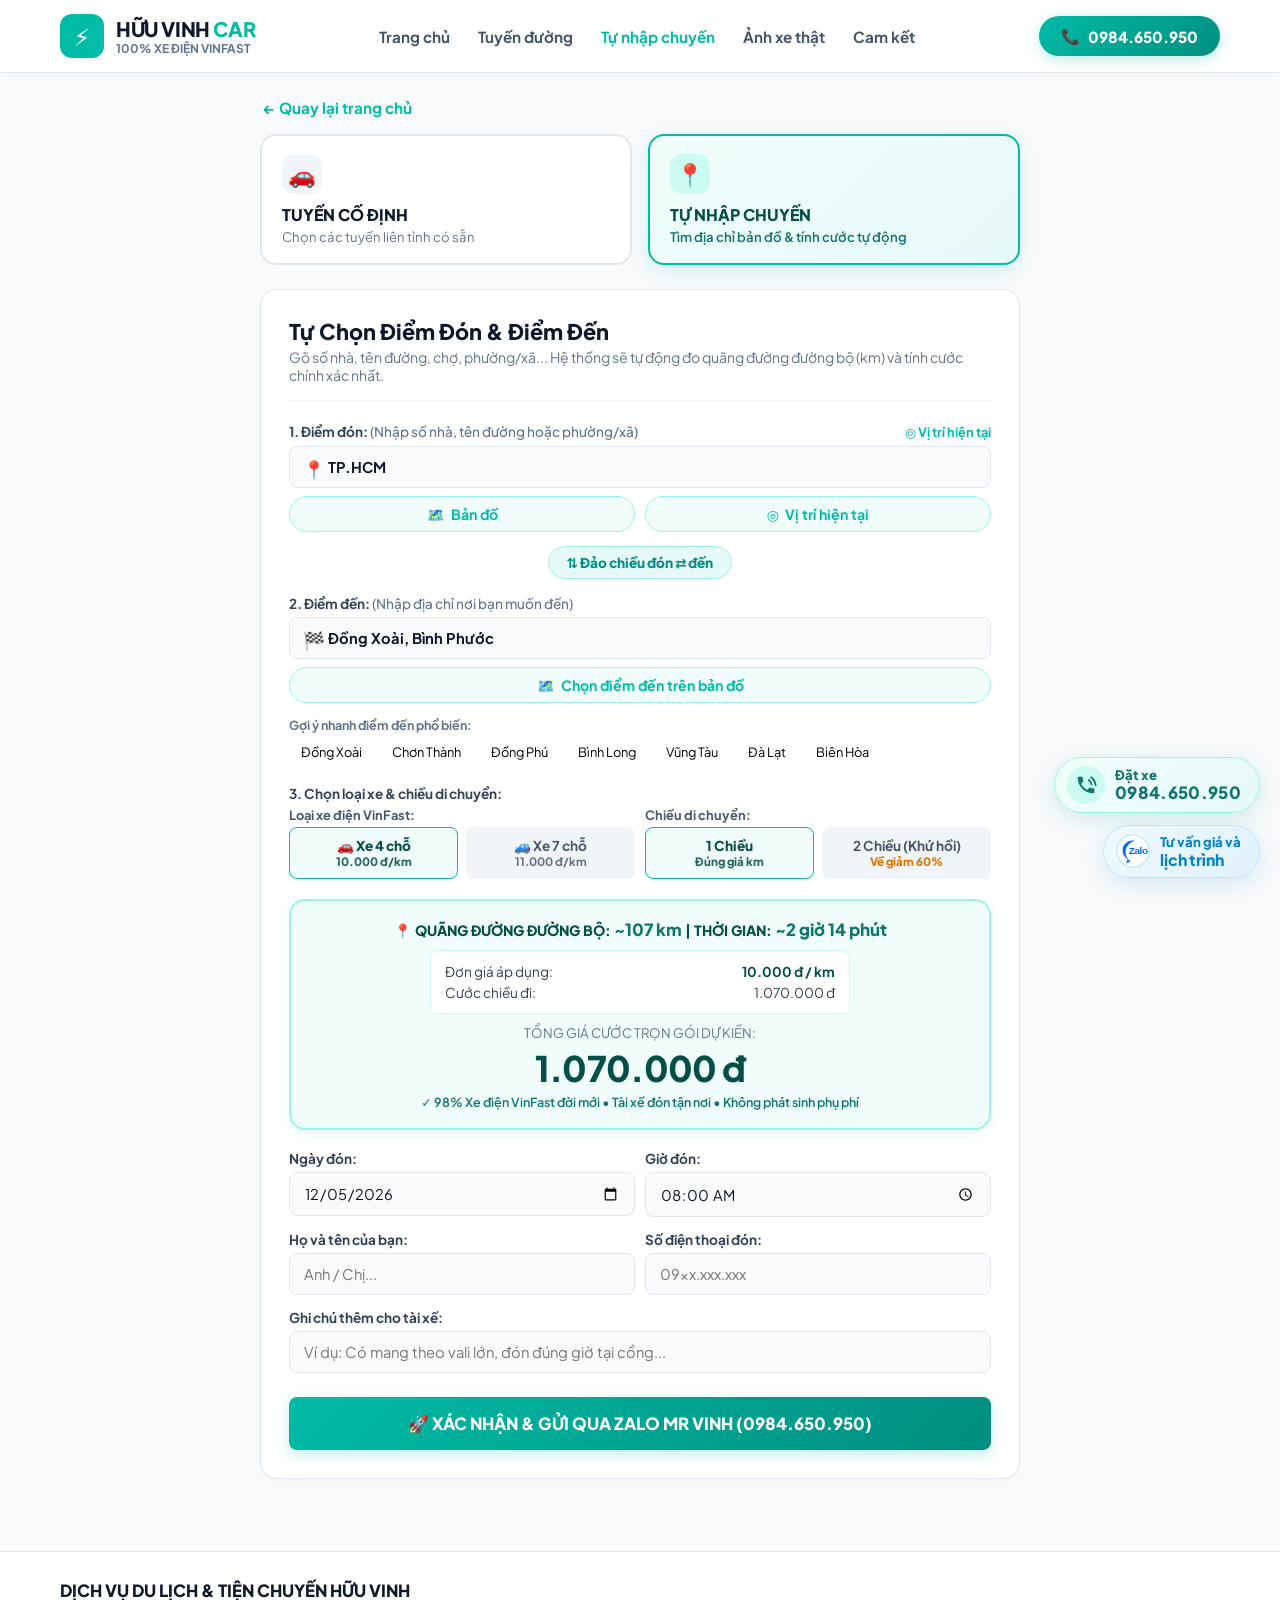
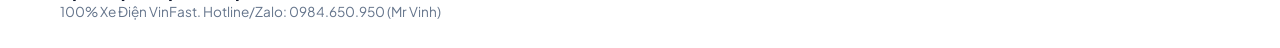
==== commit 92db47fc: "feat: dong bo mau xanh ngoc nhe va chu xanh dam sang trong chuan Green SM toan dien" ====
--- a/booking-custom.html
+++ b/booking-custom.html
@@ -12,7 +12,7 @@
 
   <!-- Leaflet Map Stylesheet -->
   <link rel="stylesheet" href="assets/vendor/leaflet/leaflet.css" />
-  <link rel="stylesheet" href="assets/css/style.css?v=3.2" />
+  <link rel="stylesheet" href="assets/css/style.css?v=3.3" />
 </head>
 <body>
 
@@ -222,17 +222,17 @@
         </div>
 
         <!-- Khung Kết Quả Đo Quãng Đường & Báo Giá Tự Động Minh Bạch -->
-        <div style="background: #F0FDF4; border: 2px solid #86EFAC; border-radius: var(--radius-md); padding: 18px; margin: 20px 0; text-align: center; box-shadow: 0 4px 14px rgba(16, 185, 129, 0.08);">
-          <div style="font-size: 0.88rem; color: #166534; font-weight: 800;">
-            📍 QUÃNG ĐƯỜNG ĐƯỜNG BỘ: <span id="quoteDistance" style="color: #047857; font-size: 1.05rem;">~100 km</span> 
-            | THỜI GIAN: <span id="quoteDuration" style="color: #047857; font-size: 1.05rem;">~2 giờ 10 phút</span>
+        <div style="background: #F0FDFB; border: 2px solid #99F6E4; border-radius: var(--radius-md); padding: 18px; margin: 20px 0; text-align: center; box-shadow: 0 4px 14px rgba(0, 187, 167, 0.08);">
+          <div style="font-size: 0.88rem; color: #064E48; font-weight: 800;">
+            📍 QUÃNG ĐƯỜNG ĐƯỜNG BỘ: <span id="quoteDistance" style="color: #0F766E; font-size: 1.05rem;">~100 km</span> 
+            | THỜI GIAN: <span id="quoteDuration" style="color: #0F766E; font-size: 1.05rem;">~2 giờ 10 phút</span>
           </div>
 
           <!-- Chi tiết bảng giá -->
-          <div id="quoteBreakdownBox" style="margin: 10px auto; max-width: 420px; font-size: 0.85rem; color: #374151; background: #FFFFFF; border-radius: 8px; padding: 10px 14px; border: 1px solid #DCFCE7;">
+          <div id="quoteBreakdownBox" style="margin: 10px auto; max-width: 420px; font-size: 0.85rem; color: #374151; background: #FFFFFF; border-radius: 8px; padding: 10px 14px; border: 1px solid #CCFBF1;">
             <div style="display: flex; justify-content: space-between; padding: 2px 0;">
               <span>Đơn giá áp dụng:</span>
-              <strong id="quoteRatePerKm" style="color: #15803D;">8.000 đ / km</strong>
+              <strong id="quoteRatePerKm" style="color: #064E48;">8.000 đ / km</strong>
             </div>
             <div style="display: flex; justify-content: space-between; padding: 2px 0;">
               <span>Cước chiều đi:</span>
@@ -244,10 +244,10 @@
             </div>
           </div>
 
-          <div style="font-size: 0.82rem; color: #4B5563;">TỔNG GIÁ CƯỚC TRỌN GÓI DỰ KIẾN:</div>
-          <div style="font-size: 2.2rem; font-weight: 900; color: #15803D; margin: 4px 0; letter-spacing: -0.02em;" id="quotePrice">800.000 đ</div>
-          <div style="font-size: 0.78rem; color: #047857; font-weight: 600;">
-            ✓ 100% Xe điện VinFast đời mới • Tài xế đón tận nơi • Không phát sinh phụ phí
+          <div style="font-size: 0.82rem; color: #64748B;">TỔNG GIÁ CƯỚC TRỌN GÓI DỰ KIẾN:</div>
+          <div style="font-size: 2.2rem; font-weight: 900; color: #064E48; margin: 4px 0; letter-spacing: -0.02em;" id="quotePrice">800.000 đ</div>
+          <div style="font-size: 0.78rem; color: #0F766E; font-weight: 600;">
+            ✓ 98% Xe điện VinFast đời mới • Tài xế đón tận nơi • Không phát sinh phụ phí
           </div>
         </div>
 
--- a/assets/css/style.css
+++ b/assets/css/style.css
@@ -8,14 +8,16 @@
 @import url('https://fonts.googleapis.com/css2?family=Plus+Jakarta+Sans:wght@400;500;600;700;800;900&display=swap');
 
 :root {
-  /* Tông màu chủ đạo xe điện VinFast tương tự TienChuyen24h */
-  --primary: #00AAA8;
-  --primary-dark: #008E90;
-  --primary-light: #EAF9F8;
-  --primary-border: #D8F1F0;
+  /* Tông màu xanh ngọc Green SM chuẩn hiện đại (Benchmark: greensm.com) */
+  --primary: #00BBA7;          /* Xanh Cyan Green SM chủ đạo */
+  --primary-dark: #008E80;     /* Xanh ngọc đậm */
+  --primary-deep: #064E48;     /* Chữ xanh ngọc đậm sang trọng, tương phản cao, siêu sắc nét */
+  --primary-light: #E6FAF8;    /* Nền xanh ngọc nhẹ mát mắt như icon đặt xe */
+  --primary-surface: #F0FDFB;  /* Nền thẻ / chip xanh ngọc siêu nhẹ */
+  --primary-border: #99F6E4;   /* Viền xanh ngọc nhẹ thanh thoát */
 
   /* Neutrals & Backgrounds sáng sủa đồng nhất */
-  --bg-page: #F4F8F8;
+  --bg-page: #F8FAFC;
   --bg-card: #FFFFFF;
   --slate-50: #F8FAFC;
   --slate-100: #F1F5F9;
@@ -166,19 +168,20 @@
   display: inline-flex;
   align-items: center;
   gap: 8px;
-  background: var(--primary);
+  background: linear-gradient(135deg, #00BBA7 0%, #008E80 100%);
   color: var(--white);
-  padding: 10px 20px;
+  padding: 10px 22px;
   border-radius: var(--radius-full);
   font-weight: 800;
   font-size: 0.95rem;
-  box-shadow: 0 4px 14px rgba(0, 170, 168, 0.25);
+  box-shadow: 0 4px 14px rgba(0, 187, 167, 0.25);
   transition: var(--transition);
 }
 
 .header-cta-btn:hover {
-  background: var(--primary-dark);
+  background: linear-gradient(135deg, #008E80 0%, #064E48 100%);
   transform: translateY(-1px);
+  box-shadow: 0 6px 18px rgba(0, 187, 167, 0.35);
 }
 
 /* ==========================================================================
@@ -192,11 +195,12 @@
 }
 
 .hero-banner-card {
-  background: linear-gradient(135deg, #00AAA8 0%, #008583 100%);
+  background: linear-gradient(135deg, #E6FAF8 0%, #D4F7F2 100%);
+  border: 1.5px solid #99F6E4;
   border-radius: var(--radius-md);
   padding: 32px 36px;
-  color: var(--white);
-  box-shadow: 0 10px 30px rgba(0, 170, 168, 0.18);
+  color: var(--slate-800);
+  box-shadow: 0 8px 24px rgba(13, 148, 136, 0.08);
   margin-bottom: 24px;
 }
 
@@ -206,16 +210,22 @@
   line-height: 1.25;
   margin-bottom: 10px;
   letter-spacing: -0.02em;
+  color: #064E48; /* Xanh ngọc đậm sang trọng chuẩn Green SM, tương phản cao, siêu sắc nét */
 }
 
 .hero-banner-content p {
   font-size: 1rem;
-  opacity: 0.95;
+  color: #334155;
   line-height: 1.6;
   max-width: 680px;
   margin-bottom: 18px;
 }
 
+.hero-banner-content p strong {
+  color: #044E48;
+  font-weight: 800;
+}
+
 .hero-badges-row {
   display: flex;
   flex-wrap: wrap;
@@ -223,16 +233,17 @@
 }
 
 .hero-pill-badge {
-  background: rgba(255, 255, 255, 0.2);
-  backdrop-filter: blur(10px);
-  border: 1px solid rgba(255, 255, 255, 0.3);
-  padding: 5px 14px;
+  background: #FFFFFF;
+  border: 1px solid #99F6E4;
+  color: #0F766E;
+  padding: 6px 14px;
   border-radius: var(--radius-full);
   font-size: 0.82rem;
   font-weight: 700;
   display: inline-flex;
   align-items: center;
   gap: 6px;
+  box-shadow: 0 2px 6px rgba(13, 148, 136, 0.06);
 }
 
 /* ==========================================================================
@@ -268,15 +279,15 @@
 }
 
 .mode-btn:hover {
-  border-color: var(--primary);
-  box-shadow: var(--shadow-md);
+  border-color: #00BBA7;
+  box-shadow: 0 4px 14px rgba(0, 187, 167, 0.1);
 }
 
 .mode-btn.active {
-  background: var(--primary);
-  border-color: var(--primary);
-  color: var(--white);
-  box-shadow: 0 8px 20px rgba(0, 170, 168, 0.25);
+  background: linear-gradient(135deg, #F0FDFB 0%, #E6FAF8 100%);
+  border: 2px solid #00BBA7;
+  color: #064E48;
+  box-shadow: 0 6px 18px rgba(0, 187, 167, 0.15);
 }
 
 .mode-btn-icon {
@@ -291,29 +302,28 @@
 }
 
 .mode-btn.active .mode-btn-icon {
-  background: rgba(255, 255, 255, 0.2);
+  background: #CCFBF1;
 }
 
 .mode-btn:not(.active) .mode-btn-icon {
-  background: var(--primary-light);
+  background: #F1F5F9;
 }
 
 .mode-btn-title {
   font-size: 1rem;
   font-weight: 900;
   margin-bottom: 3px;
+  color: #064E48;
 }
 
 .mode-btn-desc {
   font-size: 0.82rem;
+  color: var(--slate-500);
 }
 
 .mode-btn.active .mode-btn-desc {
-  color: rgba(255, 255, 255, 0.88);
-}
-
-.mode-btn:not(.active) .mode-btn-desc {
-  color: var(--slate-500);
+  color: #0F766E;
+  font-weight: 600;
 }
 
 /* ==========================================================================
@@ -404,16 +414,17 @@
   background: var(--white);
   overflow: hidden;
   transition: var(--transition);
+  box-shadow: 0 2px 8px rgba(15, 23, 42, 0.04);
 }
 
 .cluster-item:hover {
-  border-color: var(--primary);
-  box-shadow: var(--shadow-md);
+  border-color: #99F6E4;
+  box-shadow: 0 4px 16px rgba(13, 148, 136, 0.08);
 }
 
 .cluster-item.open {
-  border-color: var(--primary);
-  box-shadow: 0 6px 20px rgba(0, 170, 168, 0.1);
+  border-color: #99F6E4;
+  box-shadow: 0 6px 20px rgba(13, 148, 136, 0.1);
 }
 
 /* Thanh Header Nằm Ngang của Mỗi Cụm Tuyến (Đúng Y Hệt TienChuyen24h) */
@@ -441,7 +452,8 @@
 .cluster-car-icon {
   width: 44px;
   height: 44px;
-  background: var(--primary-light);
+  background: #E6FAF8;
+  border: 1px solid #99F6E4;
   border-radius: 12px;
   display: flex;
   align-items: center;
@@ -565,8 +577,9 @@
 }
 
 .subroute-horizontal-card:hover {
-  border-color: var(--primary);
-  box-shadow: 0 4px 12px rgba(0, 0, 0, 0.04);
+  border-color: #99F6E4;
+  box-shadow: 0 4px 16px rgba(13, 148, 136, 0.08);
+  background: #FCFDFD;
 }
 
 .subroute-dest-info h5 {
@@ -588,47 +601,68 @@
 .subroute-prices-row {
   display: flex;
   align-items: center;
-  gap: 20px;
+  gap: 16px;
 }
 
 .subroute-price-box {
   text-align: center;
+  padding: 4px 8px;
 }
 
 .subroute-price-box .price-title {
   font-size: 0.72rem;
-  color: var(--slate-500);
+  color: #64748B;
   font-weight: 700;
   display: block;
   text-transform: uppercase;
+  letter-spacing: 0.02em;
+  margin-bottom: 2px;
 }
 
 .subroute-price-box .price-number {
   font-size: 1rem;
   font-weight: 800;
-  color: var(--slate-800);
+  color: #1E293B;
+}
+
+/* Cột Tiện Chuyến Nổi Bật - Chữ Xanh Ngọc Đậm Sang Trọng, Cực Kỳ Sắc Nét Dễ Đọc (Chuẩn Green SM) */
+.subroute-price-box.highlight-tc {
+  background: #F0FDFB;
+  border: 1.5px solid #99F6E4;
+  border-radius: 10px;
+  padding: 5px 14px;
+}
+
+.subroute-price-box.highlight-tc .price-title {
+  color: #0F766E;
+  font-weight: 800;
+  font-size: 0.72rem;
 }
 
 .subroute-price-box.highlight-tc .price-number {
-  color: var(--primary);
+  color: #064E48; /* Xanh ngọc đậm sang trọng chuẩn Green SM, tương phản 8:1 siêu sắc nét trên nền sáng */
   font-size: 1.15rem;
   font-weight: 900;
 }
 
 .btn-book-subroute {
-  padding: 10px 20px;
-  background: var(--primary);
+  padding: 10px 22px;
+  background: linear-gradient(135deg, #00BBA7 0%, #008E80 100%);
   color: var(--white);
   border-radius: var(--radius-sm);
   font-weight: 800;
   font-size: 0.88rem;
   white-space: nowrap;
   transition: var(--transition);
+  border: none;
+  cursor: pointer;
+  box-shadow: 0 4px 14px rgba(0, 187, 167, 0.22);
 }
 
 .btn-book-subroute:hover {
-  background: var(--primary-dark);
+  background: linear-gradient(135deg, #008E80 0%, #064E48 100%);
   transform: translateY(-1px);
+  box-shadow: 0 6px 18px rgba(0, 187, 167, 0.32);
 }
 
 /* ==========================================================================
@@ -655,8 +689,9 @@
 .prompt-icon {
   width: 48px;
   height: 48px;
-  background: var(--primary-light);
-  color: var(--primary);
+  background: #E6FAF8;
+  color: #0F766E;
+  border: 1px solid #99F6E4;
   border-radius: 14px;
   display: flex;
   align-items: center;
@@ -678,7 +713,7 @@
 }
 
 .btn-prompt-custom {
-  background: var(--primary);
+  background: linear-gradient(135deg, #00BBA7 0%, #008E80 100%);
   color: var(--white);
   font-weight: 800;
   font-size: 0.95rem;
@@ -686,11 +721,11 @@
   border-radius: var(--radius-sm);
   white-space: nowrap;
   transition: var(--transition);
-  box-shadow: 0 4px 14px rgba(0, 170, 168, 0.2);
+  box-shadow: 0 4px 14px rgba(0, 187, 167, 0.25);
 }
 
 .btn-prompt-custom:hover {
-  background: var(--primary-dark);
+  background: linear-gradient(135deg, #008E80 0%, #064E48 100%);
   transform: translateY(-1px);
 }
 
@@ -797,8 +832,9 @@
   width: 44px;
   height: 44px;
   border-radius: 12px;
-  background: var(--primary-light);
-  color: var(--primary);
+  background: #E6FAF8;
+  color: #0F766E;
+  border: 1px solid #99F6E4;
   display: flex;
   align-items: center;
   justify-content: center;
@@ -1100,25 +1136,29 @@
 }
 
 .toggle-pill input:checked + label {
-  background: var(--primary-light);
-  border-color: var(--primary);
-  color: var(--primary-dark);
+  background: #F0FDFB;
+  border-color: #00BBA7;
+  color: #064E48;
+  font-weight: 800;
 }
 
 .btn-modal-submit {
   width: 100%;
   padding: 14px;
-  background: var(--primary);
+  background: linear-gradient(135deg, #00BBA7 0%, #008E80 100%);
   color: var(--white);
   border-radius: var(--radius-sm);
   font-weight: 800;
   font-size: 1rem;
   margin-top: 10px;
   transition: var(--transition);
+  box-shadow: 0 4px 14px rgba(0, 187, 167, 0.25);
+  border: none;
+  cursor: pointer;
 }
 
 .btn-modal-submit:hover {
-  background: var(--primary-dark);
+  background: linear-gradient(135deg, #008E80 0%, #064E48 100%);
 }
 
 /* ==========================================================================
@@ -1680,7 +1720,7 @@
 .btn-confirm-location {
   width: 100%;
   padding: 14px;
-  background: var(--primary);
+  background: linear-gradient(135deg, #00BBA7 0%, #008E80 100%);
   color: #FFFFFF;
   border: none;
   border-radius: var(--radius-sm);
@@ -1690,12 +1730,13 @@
   cursor: pointer;
   letter-spacing: 0.04em;
   transition: var(--transition);
-  box-shadow: 0 4px 14px rgba(13, 148, 136, 0.3);
+  box-shadow: 0 4px 14px rgba(0, 187, 167, 0.25);
 }
 
 .btn-confirm-location:hover {
-  background: var(--primary-dark);
+  background: linear-gradient(135deg, #008E80 0%, #064E48 100%);
   transform: translateY(-1px);
+  box-shadow: 0 6px 18px rgba(0, 187, 167, 0.35);
 }
 
 @media (max-width: 640px) {
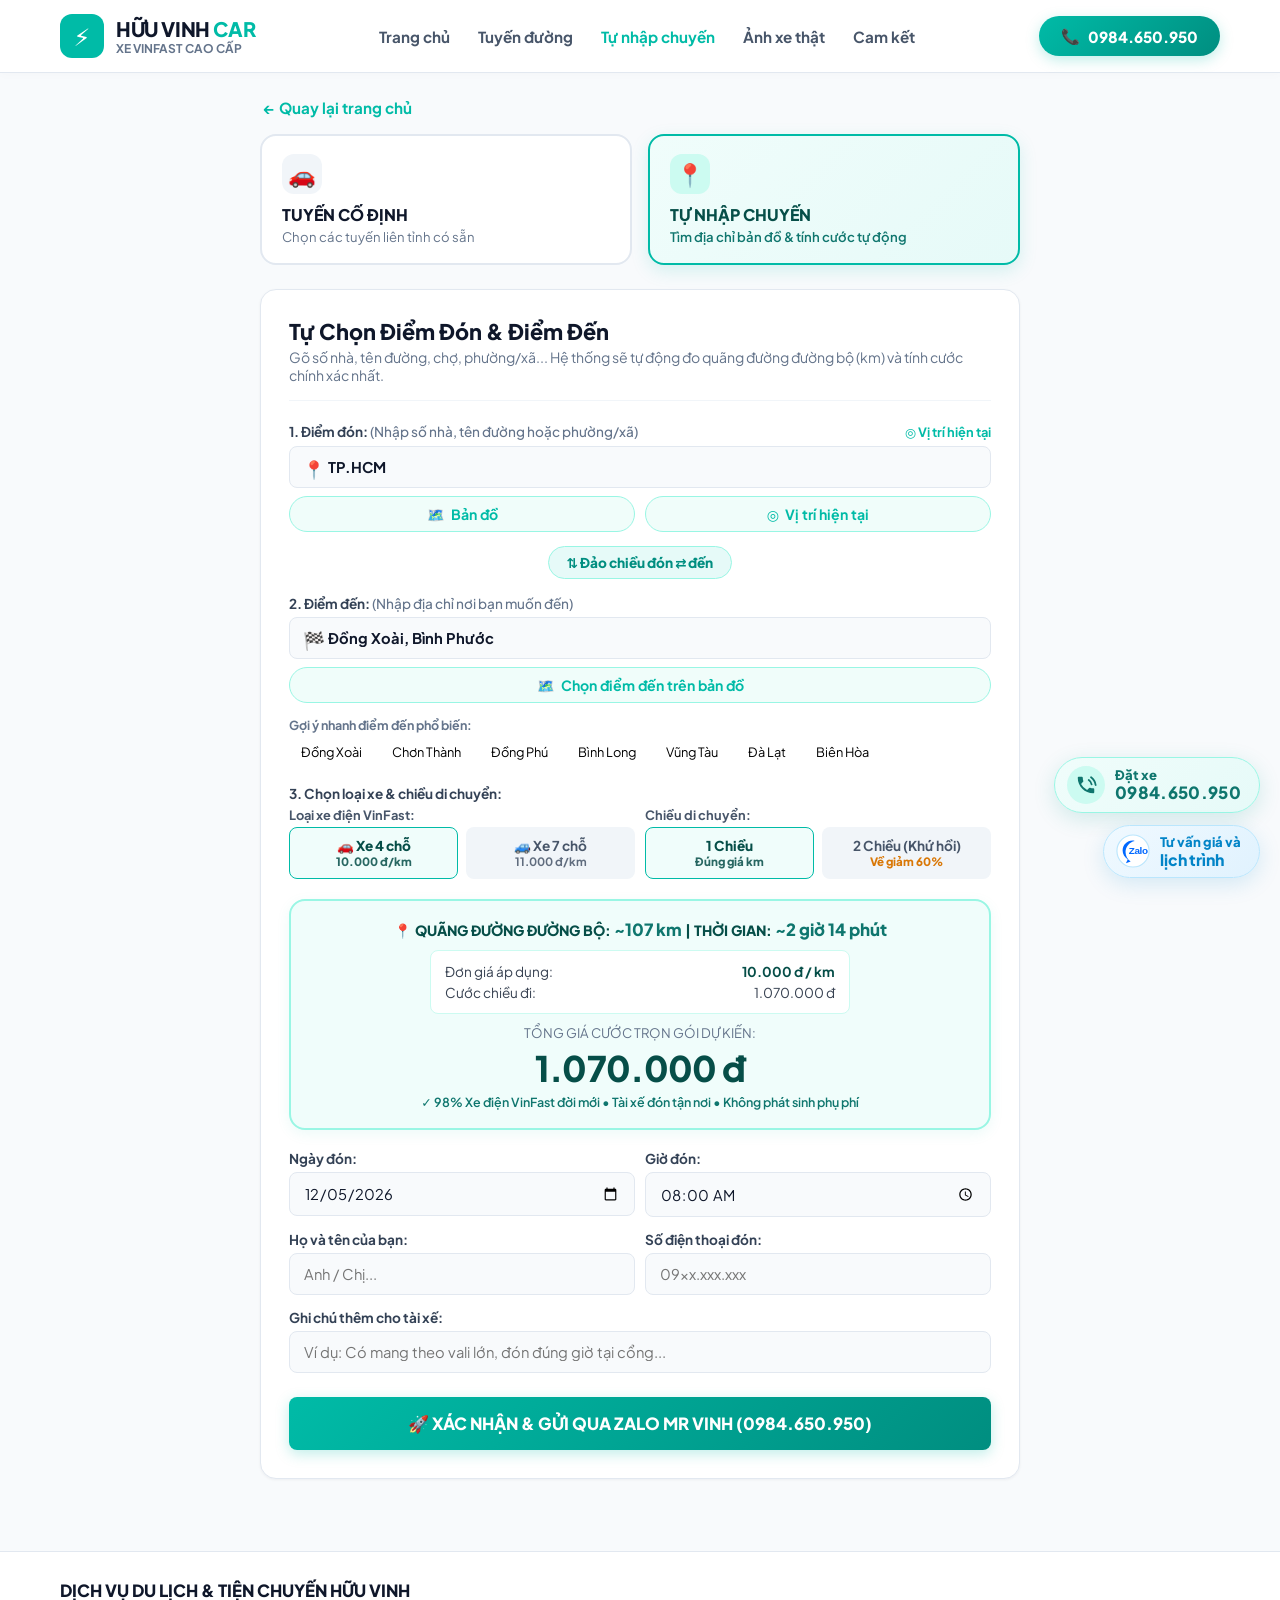
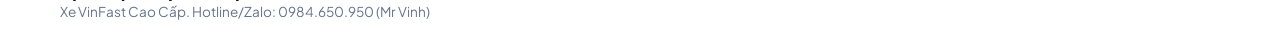
==== commit ca0a1053: "fix: doi 100% Xe Dien Vinfast thanh Xe Vinfast Cao Cap dong bo toan bo website" ====
--- a/booking-custom.html
+++ b/booking-custom.html
@@ -12,7 +12,7 @@
 
   <!-- Leaflet Map Stylesheet -->
   <link rel="stylesheet" href="assets/vendor/leaflet/leaflet.css" />
-  <link rel="stylesheet" href="assets/css/style.css?v=3.3" />
+  <link rel="stylesheet" href="assets/css/style.css?v=3.4" />
 </head>
 <body>
 
@@ -23,7 +23,7 @@
         <div class="brand-badge-icon">⚡</div>
         <div class="brand-info">
           <h1>HỮU VINH <span>CAR</span></h1>
-          <p>100% Xe Điện VinFast</p>
+          <p>Xe VinFast Cao Cấp</p>
         </div>
       </a>
 
@@ -292,7 +292,7 @@
     <div class="footer-content">
       <div class="footer-brand-text">
         <h4>DỊCH VỤ DU LỊCH & TIỆN CHUYẾN HỮU VINH</h4>
-        <p>100% Xe Điện VinFast. Hotline/Zalo: 0984.650.950 (Mr Vinh)</p>
+        <p>Xe VinFast Cao Cấp. Hotline/Zalo: 0984.650.950 (Mr Vinh)</p>
       </div>
     </div>
   </footer>
--- a/assets/css/style.css
+++ b/assets/css/style.css
@@ -482,50 +482,56 @@
   gap: 14px;
 }
 
-/* Badge Màu Vàng Nổi Bật: "CHỈ TỪ 550K" Có Nét Nền Đỏ Dưới Số Chuẩn TienChuyen24h */
+/* Badge Nổi Bật Chuẩn Green SM: Thay thế màu cam cũ, cực kỳ nổi bật, đồng bộ 100% và không rối mắt */
 .price-chip-yellow {
-  background: #FFF9E6;
-  border: 1.5px solid #FDE68A;
+  background: linear-gradient(135deg, #F0FDFB 0%, #E6FAF8 100%);
+  border: 1.5px solid #00BBA7;
   padding: 6px 14px 7px 14px;
   border-radius: 14px;
   text-align: center;
-  box-shadow: 0 2px 8px rgba(220, 38, 38, 0.08);
+  box-shadow: 0 3px 10px rgba(0, 187, 167, 0.16);
   display: inline-flex;
   flex-direction: column;
   align-items: center;
   justify-content: center;
-  min-width: 70px;
+  min-width: 78px;
+  transition: var(--transition);
+}
+
+.cluster-item:hover .price-chip-yellow {
+  box-shadow: 0 4px 14px rgba(0, 187, 167, 0.25);
+  transform: translateY(-1px);
 }
 
 .chip-label {
   display: block;
   font-size: 0.68rem;
-  font-weight: 900;
-  color: #DC2626; /* Chữ CHỈ TỪ màu đỏ nổi bật */
+  font-weight: 800;
+  color: #0F766E; /* Chữ CHỈ TỪ xanh ngọc đậm thanh lịch */
   line-height: 1;
   text-transform: uppercase;
-  margin-bottom: 2px;
-  letter-spacing: 0.04em;
+  margin-bottom: 3px;
+  letter-spacing: 0.05em;
 }
 
 .chip-price {
-  font-size: 1.2rem;
+  font-size: 1.25rem;
   font-weight: 900;
-  color: #DC2626; /* Số tiền màu đỏ nổi bật */
+  color: #064E48; /* Số tiền màu xanh ngọc đậm cực kỳ sắc nét và nổi bật */
   line-height: 1.1;
   display: inline-block;
   letter-spacing: -0.01em;
 }
 
-/* Nét gạch nền đỏ uốn cong nổi bật bên dưới số chuẩn 100% như TienChuyen24h */
+/* Nét gạch cyan thương hiệu bên dưới số */
 .chip-red-bar {
   display: block;
   width: 34px;
   height: 3.5px;
-  background: #DC2626; /* Nền đỏ dưới số */
+  background: #00BBA7; /* Nét cyan Green SM nổi bật đồng bộ */
   border-radius: 9999px;
-  margin-top: 2px;
-  box-shadow: 0 1px 3px rgba(220, 38, 38, 0.35);
+  margin-top: 3px;
+  box-shadow: 0 1px 3px rgba(0, 187, 167, 0.35);
 }
 
 /* Nút Chevron Mũi Tên Đóng/Mở */
@@ -562,17 +568,16 @@
   gap: 12px;
 }
 
-/* Dòng từng tuyến con nằm ngang */
+/* Dòng từng tuyến con nằm ngang - Cố định các cột thẳng tắp theo hàng dọc */
 .subroute-horizontal-card {
   background: var(--white);
   border: 1px solid var(--slate-200);
   border-radius: var(--radius-sm);
-  padding: 14px 18px;
-  display: flex;
-  align-items: center;
-  justify-content: space-between;
-  flex-wrap: wrap;
-  gap: 14px;
+  padding: 14px 20px;
+  display: grid;
+  grid-template-columns: minmax(200px, 1fr) auto 140px;
+  align-items: center;
+  gap: 20px;
   transition: var(--transition);
 }
 
@@ -580,6 +585,10 @@
   border-color: #99F6E4;
   box-shadow: 0 4px 16px rgba(13, 148, 136, 0.08);
   background: #FCFDFD;
+}
+
+.subroute-dest-info {
+  min-width: 0;
 }
 
 .subroute-dest-info h5 {
@@ -597,16 +606,29 @@
   gap: 10px;
 }
 
-/* Bảng 3 mức giá nằm ngang */
+/* Bảng 3 mức giá nằm ngang - 3 ô kích thước bằng nhau 100% và thẳng tắp hàng dọc */
 .subroute-prices-row {
-  display: flex;
-  align-items: center;
-  gap: 16px;
-}
-
+  display: grid;
+  grid-template-columns: 140px 140px 140px;
+  gap: 12px;
+  align-items: center;
+}
+
+/* Cả 3 ô giá đều đóng khung card bằng nhau chuẩn chỉ */
 .subroute-price-box {
   text-align: center;
-  padding: 4px 8px;
+  width: 140px;
+  height: 58px;
+  padding: 6px 8px;
+  border-radius: 10px;
+  background: #F8FAFC;
+  border: 1px solid #E2E8F0;
+  display: flex;
+  flex-direction: column;
+  align-items: center;
+  justify-content: center;
+  box-sizing: border-box;
+  transition: var(--transition);
 }
 
 .subroute-price-box .price-title {
@@ -617,26 +639,26 @@
   text-transform: uppercase;
   letter-spacing: 0.02em;
   margin-bottom: 2px;
+  line-height: 1.2;
 }
 
 .subroute-price-box .price-number {
-  font-size: 1rem;
+  font-size: 1.05rem;
   font-weight: 800;
   color: #1E293B;
-}
-
-/* Cột Tiện Chuyến Nổi Bật - Chữ Xanh Ngọc Đậm Sang Trọng, Cực Kỳ Sắc Nét Dễ Đọc (Chuẩn Green SM) */
+  line-height: 1.2;
+}
+
+/* Ô Tiện Chuyến Nổi Bật (Cùng kích cỡ 140px x 58px, viền cyan và nền ngọc nhẹ) */
 .subroute-price-box.highlight-tc {
   background: #F0FDFB;
-  border: 1.5px solid #99F6E4;
-  border-radius: 10px;
-  padding: 5px 14px;
+  border: 1.5px solid #00BBA7;
+  box-shadow: 0 2px 6px rgba(0, 187, 167, 0.08);
 }
 
 .subroute-price-box.highlight-tc .price-title {
   color: #0F766E;
   font-weight: 800;
-  font-size: 0.72rem;
 }
 
 .subroute-price-box.highlight-tc .price-number {
@@ -645,8 +667,10 @@
   font-weight: 900;
 }
 
+/* Nút Đặt xe ngay cố định kích thước 140px thẳng hàng */
 .btn-book-subroute {
-  padding: 10px 22px;
+  width: 140px;
+  padding: 12px 14px;
   background: linear-gradient(135deg, #00BBA7 0%, #008E80 100%);
   color: var(--white);
   border-radius: var(--radius-sm);
@@ -657,6 +681,11 @@
   border: none;
   cursor: pointer;
   box-shadow: 0 4px 14px rgba(0, 187, 167, 0.22);
+  text-align: center;
+  display: inline-flex;
+  align-items: center;
+  justify-content: center;
+  box-sizing: border-box;
 }
 
 .btn-book-subroute:hover {
@@ -1235,15 +1264,36 @@
 /* ==========================================================================
    MOBILE RESPONSIVE (TRÀN VIỀN 100%, KHÔNG LỆCH)
    ========================================================================== */
-@media (max-width: 900px) {
+@media (max-width: 960px) {
   .subroute-horizontal-card {
+    display: flex;
     flex-direction: column;
     align-items: stretch;
+    gap: 12px;
+    padding: 14px;
+  }
+
+  .subroute-dest-info h5 {
+    white-space: normal;
   }
 
   .subroute-prices-row {
-    justify-content: space-between;
+    display: grid;
+    grid-template-columns: repeat(3, 1fr);
     gap: 8px;
+    width: 100%;
+  }
+
+  .subroute-price-box {
+    width: 100%;
+    min-width: 0;
+    height: auto;
+    padding: 8px 4px;
+  }
+
+  .btn-book-subroute {
+    width: 100%;
+    padding: 11px;
   }
 
   .fleet-gallery-grid {
